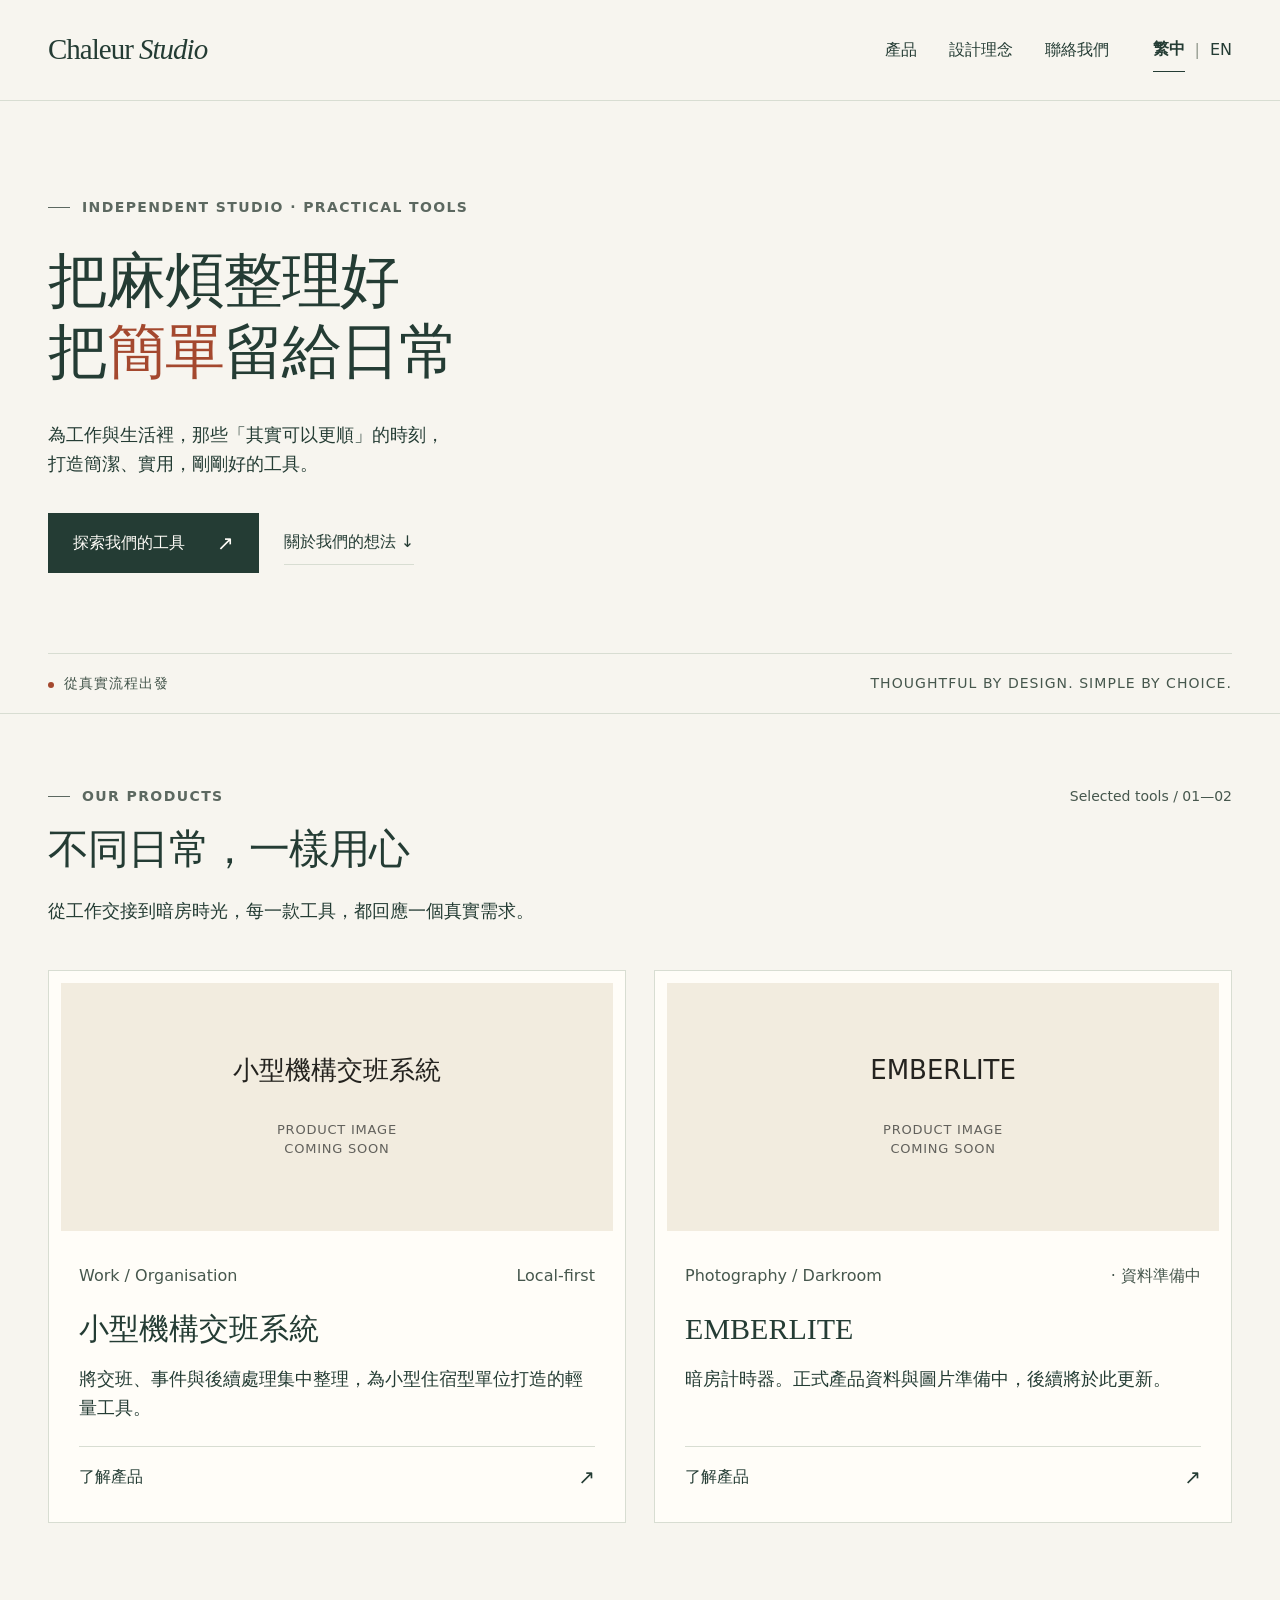
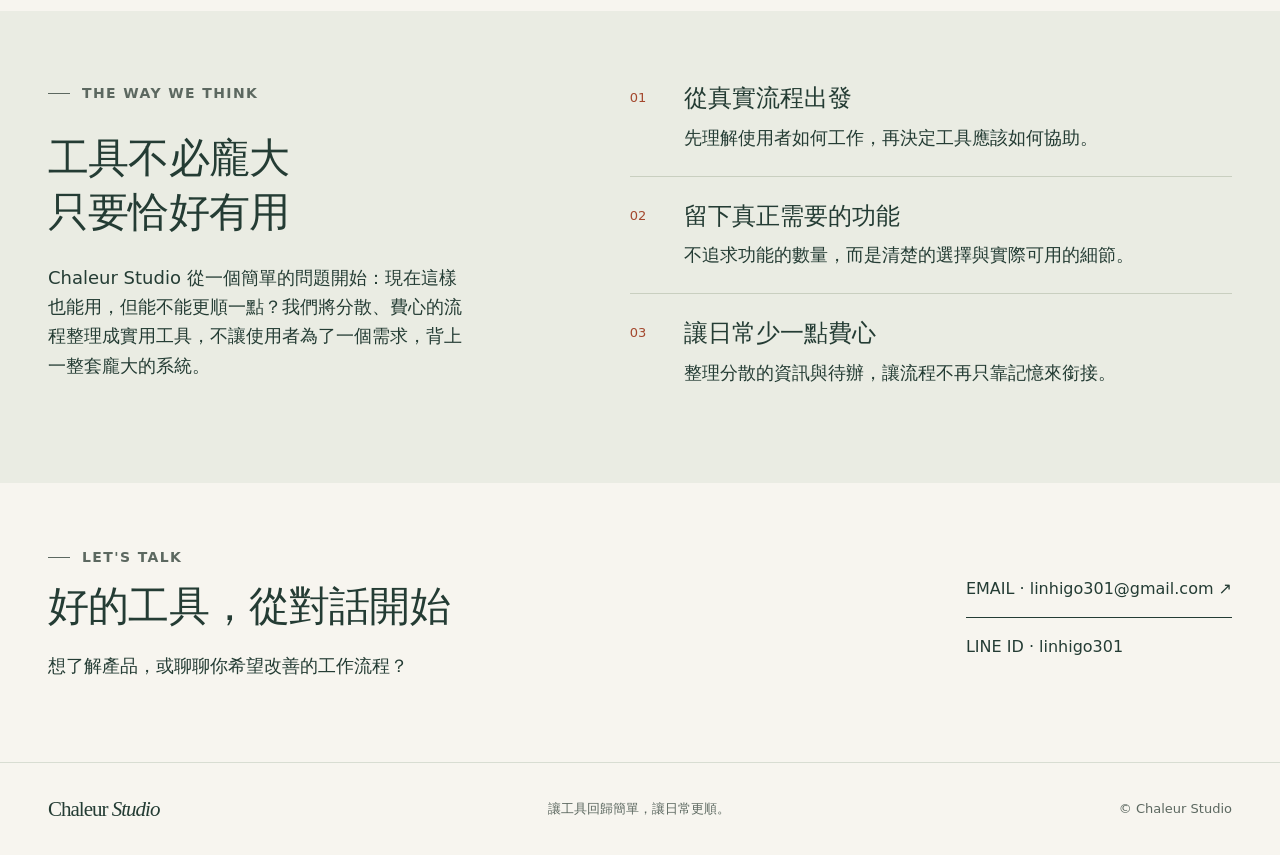
==== index.html @ 76243c12 "Refine homepage spacing, product alignment and supporting text hierarchy" ====
<!DOCTYPE html>
<html lang="zh-TW">
<head>
<meta charset="UTF-8">
<meta name="viewport" content="width=device-width, initial-scale=1">
<meta name="description" content="Chaleur Studio 從真實工作與生活流程出發，打造簡潔實用的工具。探索小型機構交班系統、EMBERLITE 暗房計時器與品牌理念。">
<meta name="theme-color" content="#f7f5ef">
<title>Chaleur Studio｜實用工具與軟體</title>
<link rel="alternate" hreflang="zh-TW" href="./">
<link rel="alternate" hreflang="en-GB" href="./en/">
<link rel="alternate" hreflang="x-default" href="./">
<link rel="stylesheet" href="./css/style.css?v=16990bb58be6">
<link rel="stylesheet" href="./css/home.css?v=366c74cbaa93">
<script src="./js/main.js" defer></script>
</head>
<body class="home">
<a class="skip" href="#main">跳至主要內容</a>
<header class="header"><div class="container header-inner"><a class="wordmark" href="./" aria-label="Chaleur Studio 首頁">Chaleur <span>Studio</span></a><nav id="navigation" class="navigation" aria-label="主要導覽"><a href="./#products">產品</a><a href="./#approach">設計理念</a><a href="./#contact">聯絡我們</a></nav><nav class="language" aria-label="語言"><a href="./" lang="zh-TW" hreflang="zh-TW" aria-current=page>繁中</a><span class="divider" aria-hidden="true">|</span><a href="./en/" lang="en-GB" hreflang="en-GB" >EN</a></nav><button class="menu-toggle" type="button" aria-controls="navigation" aria-expanded="false">選單</button></div></header>
<main id="main"><div class="container"><section class="hero"><div><p class="eyebrow">Independent studio · Practical tools</p><h1>把麻煩整理好<br>把<em>簡單</em>留給日常</h1><p class="intro">為工作與生活裡，那些「其實可以更順」的時刻，<br>打造簡潔、實用，剛剛好的工具。</p><div class="actions"><a class="button" href="#products">探索我們的工具<span class="arrow" aria-hidden="true">↗</span></a><a class="text-link" href="#approach">關於我們的想法 ↓</a></div></div></section><div class="hero-foot"><span><span class="dot"></span>從真實流程出發</span><span>Thoughtful by design. Simple by choice.</span></div></div>
<section class="section products" id="products"><div class="container"><div class="section-heading"><div><div class="products-kicker"><p class="eyebrow">Our products</p><span class="section-number">Selected tools / 01—02</span></div><h2>不同日常，一樣用心</h2><p>從工作交接到暗房時光，每一款工具，都回應一個真實需求。</p></div></div><div class="product-grid"><article class="product-card"><div class="card-visual"><div class="placeholder-copy"><p class="placeholder-title">小型機構交班系統</p><p class="placeholder-caption" lang="en-GB">PRODUCT IMAGE<br>COMING SOON</p></div></div><div class="card-content"><div class="meta"><span>Work / Organisation</span><span>Local-first</span></div><h3>小型機構交班系統</h3><p>將交班、事件與後續處理集中整理，為小型住宿型單位打造的輕量工具。</p><a class="card-link" href="products/handover-system/"><span>了解產品</span><span class="arrow" aria-hidden="true">↗</span></a></div></article><article class="product-card"><div class="card-visual"><div class="placeholder-copy"><p class="placeholder-title">EMBERLITE</p><p class="placeholder-caption" lang="en-GB">PRODUCT IMAGE<br>COMING SOON</p></div></div><div class="card-content"><div class="meta"><span>Photography / Darkroom</span><span class="availability-note">· 資料準備中</span></div><h3>EMBERLITE</h3><p>暗房計時器。正式產品資料與圖片準備中，後續將於此更新。</p><a class="card-link" href="products/emberlite/"><span>了解產品</span><span class="arrow" aria-hidden="true">↗</span></a></div></article></div></div></section>
<section class="section philosophy" id="approach"><div class="container philosophy-layout"><div><p class="eyebrow">The way we think</p><h2>工具不必龐大<br>只要恰好有用</h2><p class="lead">Chaleur Studio 從一個簡單的問題開始：現在這樣也能用，但能不能更順一點？我們將分散、費心的流程整理成實用工具，不讓使用者為了一個需求，背上一整套龐大的系統。</p></div><div><article class="principle"><span class="num">01</span><div><h3>從真實流程出發</h3><p>先理解使用者如何工作，再決定工具應該如何協助。</p></div></article><article class="principle"><span class="num">02</span><div><h3>留下真正需要的功能</h3><p>不追求功能的數量，而是清楚的選擇與實際可用的細節。</p></div></article><article class="principle"><span class="num">03</span><div><h3>讓日常少一點費心</h3><p>整理分散的資訊與待辦，讓流程不再只靠記憶來銜接。</p></div></article></div></div></section><section class="contact" id="contact"><div class="container contact-inner"><div><p class="eyebrow">Let's talk</p><h2>好的工具，從對話開始</h2><p>想了解產品，或聊聊你希望改善的工作流程？</p></div><div class="contact-details"><a class="contact-email" href="mailto:linhigo301@gmail.com">EMAIL · linhigo301@gmail.com ↗</a><p>LINE ID · linhigo301</p></div></div></section></main>
<footer class="footer"><div class="container footer-inner"><a class="wordmark" href="./">Chaleur <span>Studio</span></a><p>讓工具回歸簡單，讓日常更順。</p><p>© Chaleur Studio</p></div></footer>
</body>
</html>
---- css/style.css ----
/* Chaleur Studio — shared styles. Typography tokens are the single source of truth. */
:root {
  --paper: #f7f5ef;
  --white: #fffdf8;
  --ink: #243c34;
  --muted: #5c6860;
  --muted-strong: #46574d;
  --line: #d8ddd2;
  --accent: #a4482e;
  --sage: #e6eadd;
  --placeholder-paper: #f2ecdf;
  --placeholder-ink: #24231f;
  --sans: "Microsoft JhengHei", "PingFang TC", "Noto Sans TC", system-ui, -apple-system, BlinkMacSystemFont, "Segoe UI", sans-serif;
  --serif: "Noto Serif TC", "Songti TC", "PMingLiU", Georgia, serif;
  --type-hero: clamp(3.5rem, 4.7vw, 4.5rem);
  --type-h2: clamp(2.5rem, 3.2vw, 3rem);
  --type-h3: 1.875rem;
  --type-principle: 1.5rem;
  --type-body: 1.125rem;
  --type-secondary: 1rem;
  --type-meta: .8125rem;
  --type-eyebrow: .875rem;
  --type-control: 1rem;
  --type-placeholder-title: clamp(1.5rem, 2vw, 1.75rem);
  --leading-hero: 1.18;
  --leading-heading: 1.3;
  --leading-body: 1.63;
}

/* Structure and component layout. */
* { box-sizing: border-box; }
html { scroll-behavior: smooth; scroll-padding-top: 100px; }
body { margin: 0; background: var(--paper); color: var(--ink); -webkit-font-smoothing: antialiased; }
a { color: inherit; text-underline-offset: 5px; }
a,button { -webkit-tap-highlight-color: transparent; }
a:focus-visible,button:focus-visible { outline: 3px solid var(--accent); outline-offset: 5px; }
::selection { background: #e1c5a7; color: var(--ink); }
.container { width: min(1184px,calc(100% - 96px)); margin-inline: auto; }
.skip { position: fixed; top: -100px; left: 16px; padding: 10px 20px; background: var(--ink); color: white; z-index: 20; }
.skip:focus { top: 10px; }
.header { border-bottom: 1px solid var(--line); background: var(--paper); }
.header-inner { min-height: 100px; display: flex; align-items: center; gap: 44px; }
.wordmark { text-decoration: none; white-space: nowrap; }
.navigation { display: flex; align-items: center; gap: 32px; margin-left: auto; }
.navigation a { text-decoration: none; }
.navigation a:hover,.language a:hover { color: var(--accent); }
.language { display: flex; align-items: center; gap: 10px; white-space: nowrap; }
.language a { text-decoration: none; }
.language [aria-current] { border-bottom: 1px solid var(--ink); }
.language .divider { color: #92998e; }
.menu-toggle { display: none; border: 1px solid var(--line); background: transparent; border-radius: 2px; color: var(--ink); padding: 6px 12px; }
.eyebrow { display: flex; align-items: center; gap: 12px; margin: 0 0 28px; }
.eyebrow::before { content: ''; width: 22px; height: 1px; background: currentColor; }
.hero { padding: 96px 0 80px; display: block; }
.hero h1 { margin: 0 0 32px; }
.hero .intro { max-width: 680px; }
.actions { display: flex; gap: 25px; align-items: center; flex-wrap: wrap; margin-top: 32px; }
.button { display: inline-flex; align-items: center; justify-content: space-between; gap: 32px; background: var(--ink); color: var(--white); padding: 13px 24px; text-decoration: none; border: 1px solid var(--ink); transition: background .18s; min-height: 48px; }
.button:hover { background: #395747; }
.text-link { text-decoration: none; border-bottom: 1px solid var(--line); padding-block: 8px; }
.hero-foot { border-top: 1px solid var(--line); padding: 18px 0; display: flex; justify-content: space-between; flex-wrap: wrap; gap: 12px 24px; }
.dot { display: inline-block; width: 6px; height: 6px; border-radius: 50%; background: var(--accent); margin-right: 10px; }
.section { padding: 90px 0; }
.section-heading { display: flex; align-items: flex-start; justify-content: space-between; gap: 28px; margin-bottom: 38px; }
.section h2,.contact h2 { margin: 0; }
.section-heading p { margin: 10px 0 0; }
.section-heading .eyebrow { margin-bottom: 12px; }
.section-number { flex-shrink: 0; margin-top: 38px; }
.products { border-top: 1px solid var(--line); }
.product-grid { display: grid; grid-template-columns: 1fr 1fr; gap: 30px; }
.product-card { border: 1px solid var(--line); background: var(--white); display: flex; flex-direction: column; min-width: 0; }
/* Product image slot: retain existing desktop/mobile heights for future images. */
.card-visual { height: 248px; flex-shrink: 0; display: flex; flex-direction: column; align-items: center; justify-content: center; gap: 16px; margin: 12px; padding: 24px; border-radius: 0; background: var(--placeholder-paper); color: var(--placeholder-ink); text-align: center; }
.placeholder-title { margin: 0; min-height: 2.6em; display: flex; align-items: center; justify-content: center; }
.placeholder-caption { margin: 0; }
.card-content { padding: 20px 30px 28px; display: flex; flex: 1; flex-direction: column; }
.meta { display: flex; justify-content: space-between; gap: 6px 16px; flex-wrap: wrap; align-items: baseline; }
.card-content h3 { margin: 15px 0 12px; }
.card-content p { min-height: 0; margin: 0 0 24px; }
.card-link { display: flex; align-items: center; justify-content: space-between; padding-top: 16px; border-top: 1px solid var(--line); text-decoration: none; margin-top: auto; min-height: 52px; }
.card-link:hover { color: var(--accent); }
.philosophy { background: #eaece3; }
.philosophy-layout { display: grid; grid-template-columns: 1fr 1.25fr; gap: 100px; }
.philosophy h2 { margin-bottom: 24px; }
.philosophy .lead { max-width: 420px; }
.principle { display: grid; grid-template-columns: 36px 1fr; gap: 18px; padding: 24px 0; border-top: 1px solid #c9cfc0; }
.principle:first-child { padding-top: 0; border-top: 0; }
.principle .num { color: var(--accent); padding-top: 4px; }
.principle h3 { margin: 0 0 8px; }
.principle p { margin: 0; }
.contact { padding: 80px 0; }
.contact-inner { display: flex; justify-content: space-between; align-items: center; gap: 32px; }
.contact .eyebrow { margin-bottom: 12px; }
.contact-email { text-decoration: none; border-bottom: 1px solid var(--ink); padding-bottom: 8px; overflow-wrap: anywhere; }
.contact-details p { text-align: left; }
.footer { border-top: 1px solid var(--line); padding: 25px 0; }
.footer-inner { display: flex; justify-content: space-between; align-items: center; gap: 20px; }
.footer .wordmark { color: var(--ink); }
.breadcrumb { margin-top: 36px; }
.breadcrumb a { text-decoration: none; }
.product-hero { max-width: 840px; padding: 60px 0; }
.product-hero h1 { margin: 0 0 24px; }
.product-hero .intro { max-width: 700px; }
.chips { display: flex; gap: 10px; flex-wrap: wrap; margin-top: 25px; }
.chip { border: 1px solid var(--line); padding: 5px 12px; border-radius: 2px; }
.detail-grid { display: grid; grid-template-columns: 1fr 2fr; gap: 64px; padding: 58px 0; border-top: 1px solid var(--line); }
.detail-grid h2 { margin: 0; }
.detail-grid p { margin: 0 0 18px; }
.feature-grid { display: grid; grid-template-columns: 1fr 1fr; gap: 14px 28px; padding: 0; margin: 0; list-style: none; }
.feature-grid li { padding: 12px 0; border-bottom: 1px solid var(--line); }
.feature-grid li::before { content: '↗'; margin-right: 10px; color: var(--accent); }
.callout { background: var(--sage); padding: 28px; border-left: 2px solid #8c9d77; }
.callout p:last-child { margin-bottom: 0; }
.market-list { display: grid; gap: 12px; }
.market-row { display: flex; justify-content: space-between; gap: 8px 20px; border-bottom: 1px solid var(--line); padding: 12px 0; flex-wrap: wrap; }
.status { white-space: nowrap; }
.screenshot-placeholder { aspect-ratio: 16/9; background: #e9ebe3; border: 1px dashed #b7bfae; display: flex; align-items: center; justify-content: center; flex-direction: column; gap: 10px; text-align: center; padding: 24px; width: 100%; }
.placeholder-icon { width: 49px; height: 35px; border: 1px solid #909e85; position: relative; margin-bottom: 8px; }
.placeholder-icon::after { content: ''; position: absolute; left: 9px; bottom: 7px; width: 25px; height: 12px; border-left: 1px solid #909e85; border-top: 1px solid #909e85; transform: skewY(-20deg); }
figure { margin: 0; }
figcaption { margin-top: 12px; }
.download-grid { display: grid; grid-template-columns: 1fr 1fr; gap: 16px; }
.download-item { border: 1px solid var(--line); padding: 22px; }
.download-item h3 { margin: 0 0 8px; }
.download-item p { margin-bottom: 18px; }
.unavailable { display: inline-block; background: #e9eae2; padding: 5px 12px; }
.product-bottom { margin: 35px 0 65px; }
.detail-grid .eyebrow { margin-bottom: 16px; }
.detail-grid > * { min-width: 0; }
.navigation a, .language a { padding-block: 8px; }
.hero > div { max-width: 1050px; }
.hero .actions { margin-top: 34px; }
.contact-inner > div { min-width: 0; }
.contact-details { flex-shrink: 0; }
.detail-grid .market-note { margin-top: 18px; }

/* Base Typography */
body { font-family: var(--sans); font-size: var(--type-body); line-height: var(--leading-body); letter-spacing: normal; }
button { font: inherit; }
/* Heading */
.hero h1, .product-hero h1 { font-family: var(--serif); font-size: var(--type-hero); font-weight: 500; line-height: var(--leading-hero); letter-spacing: -.025em; }
.hero h1 em { font-style: normal; color: var(--accent); }
.section h2, .contact h2, .detail-grid h2 { font-family: var(--sans); font-size: var(--type-h2); font-weight: 500; line-height: var(--leading-heading); letter-spacing: -.02em; text-wrap: pretty; }
.card-content h3 { font-family: var(--serif); font-size: var(--type-h3); font-weight: 500; line-height: var(--leading-heading); }
.principle h3, .download-item h3 { font-size: var(--type-principle); font-weight: 500; line-height: var(--leading-heading); }
/* Body: reading text inherits the base size and leading; no label overrides. */
.hero .intro, .product-hero .intro, .section-heading p:not(.eyebrow), .card-content p, .philosophy .lead, .principle p, .contact-inner > div:not(.contact-details) > p:not(.eyebrow), .detail-grid p:not(.eyebrow), .feature-grid li, .market-row { font-size: var(--type-body); line-height: var(--leading-body); color: var(--ink); }
.detail-grid > div { max-width: 44rem; }
/* Secondary */
.breadcrumb, .chip, .unavailable, .screenshot-placeholder span, figcaption, .meta { font-size: var(--type-secondary); color: var(--muted-strong); }
.status { font-size: var(--type-secondary); color: var(--accent); }
.screenshot-placeholder strong { font-size: var(--type-body); font-weight: 500; }
/* Metadata */
.hero-foot, .principle .num, .footer-inner, .section-number { font-size: var(--type-meta); }
.hero-foot, .footer-inner, .section-number { color: var(--muted); }
.eyebrow { font-size: var(--type-eyebrow); font-weight: 600; line-height: 1.5; letter-spacing: .1em; text-transform: uppercase; color: var(--muted); }
.hero-foot { letter-spacing: .075em; text-transform: uppercase; }
.meta { letter-spacing: normal; text-transform: none; }
/* Components */
.language [aria-current] { font-weight: 700; }
.wordmark { font-family: Georgia, 'Noto Serif TC', 'PMingLiU', serif; font-size: 29px; letter-spacing: -1px; }
.wordmark span { font-style: italic; font-weight: normal; }
.footer .wordmark { font-size: 21px; }
.placeholder-title { font-family: var(--sans); font-size: var(--type-placeholder-title); font-weight: 500; font-style: normal; line-height: var(--leading-heading); letter-spacing: normal; }
.placeholder-caption { font-family: var(--sans); font-size: var(--type-meta); font-weight: 400; line-height: 1.5; letter-spacing: .06em; }
.navigation, .language, .button, .text-link, .card-link, .js .menu-toggle { font-size: var(--type-control); }
.navigation a, .language a, .text-link { display: inline-flex; align-items: center; min-height: 44px; }
.contact-email, .contact-details p { font-family: var(--sans); font-size: var(--type-secondary); line-height: var(--leading-body); color: var(--ink); }
.contact-email { display: inline-flex; align-items: center; min-height: 48px; }
.arrow { font-size: 1.25rem; font-weight: 400; }
.hero > div, .philosophy-layout > div { min-width: 0; }
/* English keeps its own word wrapping; the logo retains its existing typeface. */
:lang(en-GB) h1, :lang(en-GB) h2, :lang(en-GB) h3 { overflow-wrap: break-word; }

/* Responsive: token changes and necessary layout adaptations only. */
@media(max-width:1000px) {
  :root { --type-hero: clamp(3rem, 6.5vw, 3.75rem); --type-h2: 2.5rem; --type-h3: 1.75rem; }
  .container { width: calc(100% - 56px); }
  .header-inner { gap: 20px; }
  .navigation { gap: 18px; }
  .hero { padding: 72px 0 64px; }
  .philosophy-layout { gap: 50px; }
  .detail-grid { gap: 35px; grid-template-columns: 1fr 2fr; }
  .card-content { padding: 20px 24px 26px; }
  .product-grid { gap: 24px; }
  .meta { flex-direction: column; align-items: flex-start; }
  .section-heading { flex-wrap: wrap; gap: 12px; }
  .section-number { margin-top: 0; }
  .contact-inner { align-items: flex-start; flex-direction: column; gap: 24px; }
  .download-grid { grid-template-columns: 1fr; }
}
@media(max-width:700px) {
  :root { --type-hero: clamp(2.375rem, 10vw, 2.75rem); --type-h2: clamp(1.875rem, 8vw, 2.25rem); --type-h3: 1.625rem; --type-body: 1.0625rem; --type-secondary: .9375rem; --type-eyebrow: .8125rem; }
  html { scroll-padding-top: 20px; }
  .container { width: calc(100% - 40px); }
  .header-inner { min-height: 80px; gap: 10px; flex-wrap: wrap; padding: 18px 0; }
  .wordmark { font-size: 24px; }
  .language { margin-left: auto; gap: 7px; }
  .navigation { width: 100%; order: 4; justify-content: space-between; gap: 18px; margin: 0; padding-top: 10px; border-top: 1px solid var(--line); }
  .js .menu-toggle { display: block; order: 3; padding: 6px 10px; min-height: 44px; }
  .js .navigation[data-open='false'] { display: none; }
  .hero { padding: 52px 0; }
  .eyebrow { margin-bottom: 22px; gap: 10px; letter-spacing: .075em; }
  .hero-foot { gap: 8px; flex-direction: column; }
  .hero-foot span:last-child { text-align: left; }
  .section { padding: 58px 0; }
  .section-heading { margin-bottom: 26px; }
  .section-number { display: none; }
  .product-grid { grid-template-columns: 1fr; gap: 24px; }
  .card-visual { height: 230px; }
  .philosophy-layout { grid-template-columns: 1fr; gap: 30px; }
  .philosophy .lead { max-width: none; }
  .contact { padding: 55px 0; }
  .contact-inner { align-items: flex-start; flex-direction: column; gap: 18px; }
  .footer-inner { align-items: flex-start; flex-direction: column; gap: 8px; }
  .footer-inner p { margin: 0; }
  .detail-grid { grid-template-columns: 1fr; gap: 22px; padding: 36px 0; }
  .product-hero { padding: 40px 0; }
  .feature-grid { gap: 8px 18px; }
  .screenshot-placeholder { min-height: 210px; }
  .product-bottom { margin-bottom: 40px; }
  .hero .intro br { display: none; }
  .hero .eyebrow { flex-wrap: wrap; }
  .card-content { padding: 20px 24px 24px; }
  .contact-details { max-width: 100%; }
  .market-row { flex-direction: column; gap: 4px; }
}
@media(max-width:380px) {
  .header-inner { gap: 9px; }
  .feature-grid { grid-template-columns: 1fr; }
  .header-inner .wordmark { flex-basis: 100%; }
  .language { margin-left: 0; margin-right: auto; }
  .card-content { padding-inline: 18px; }
}
@media(prefers-reduced-motion:reduce) {
  html { scroll-behavior: auto; }
  *,*::before,*::after { transition: none!important; }
}
---- css/home.css ----
/* Homepage spacing and component hierarchy; shared typography tokens stay unchanged. */
.home .hero-foot { align-items: center; font-size: 14px; color: var(--muted-strong); }
.home .products { padding: 72px 0 88px; }
.home .philosophy { padding: 72px 0; }
.home .contact { padding: 64px 0; }
.home .footer { padding: 22px 0; }
.home .section-heading { margin-bottom: 44px; }
.home .section-heading > div { width: 100%; min-width: 0; }
.products-kicker { display: flex; justify-content: space-between; align-items: center; gap: 24px; margin-bottom: 16px; }
.home .products-kicker .eyebrow { margin: 0; }
.home .section-number { display: block; margin: 0; font-size: 14px; font-weight: 500; line-height: 1.5; color: var(--muted-strong); }
.home .section-heading p:not(.eyebrow) { margin: 20px 0 0; }
.home .product-grid { gap: clamp(24px, 2.2vw, 32px); max-width: 1184px; }
.home .card-visual { margin-bottom: 0; }
.placeholder-copy { display: flex; flex-direction: column; align-items: center; justify-content: center; gap: 32px; max-width: 100%; }
.home .placeholder-title { min-height: 0; font-size: clamp(26px, 2vw, 30px); font-weight: 500; }
.home .placeholder-caption { font-size: 13px; color: #62615c; }
.home .card-content { padding: 32px 30px 28px; }
.home .card-content h3 { margin: 20px 0 16px; }
.home .card-content p { margin-bottom: 24px; }
.home .card-link { padding-top: 12px; min-height: 48px; }
.availability-note { font-size: var(--type-secondary); white-space: nowrap; }
@media(max-width:1100px) {
  .home .products { padding: 64px 0 72px; }
  .home .philosophy { padding: 64px 0; }
  .home .contact { padding: 56px 0; }
  .home .section-heading { margin-bottom: 40px; }
  .home .card-content { padding: 30px 24px 26px; }
  .home .meta { flex-direction: column; align-items: flex-start; gap: 6px; }
}
@media(max-width:700px) {
  .home .hero-foot { align-items: flex-start; font-size: 13px; gap: 10px; }
  .home .products { padding: 48px 0 56px; }
  .home .philosophy { padding: 48px 0; }
  .home .contact { padding: 40px 0; }
  .home .footer { padding: 20px 0; }
  .home .section-heading { margin-bottom: 36px; }
  .home .section-heading p:not(.eyebrow) { margin-top: 16px; }
  .products-kicker { gap: 12px; flex-wrap: wrap; }
  .home .product-grid { gap: 36px; }
  .home .card-visual { height: 220px; }
  .home .card-content { padding: 28px 24px 24px; }
}
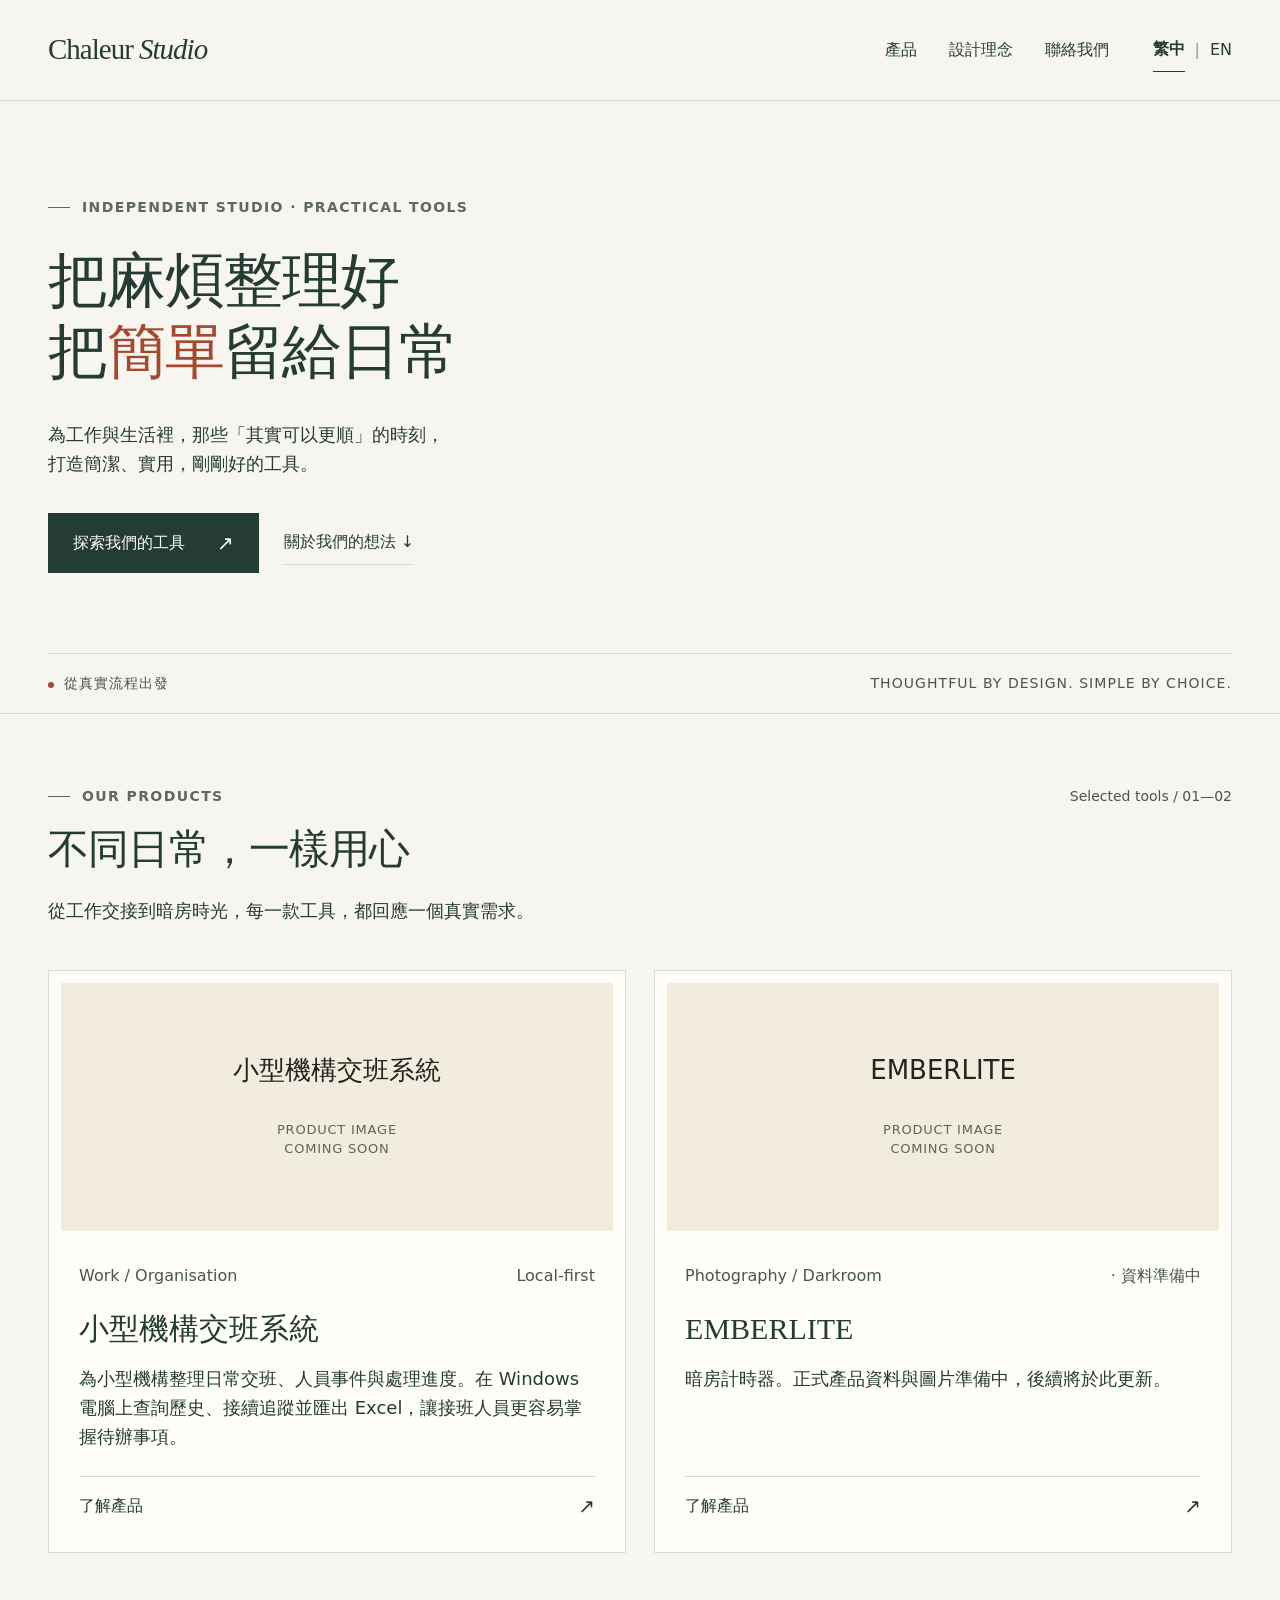
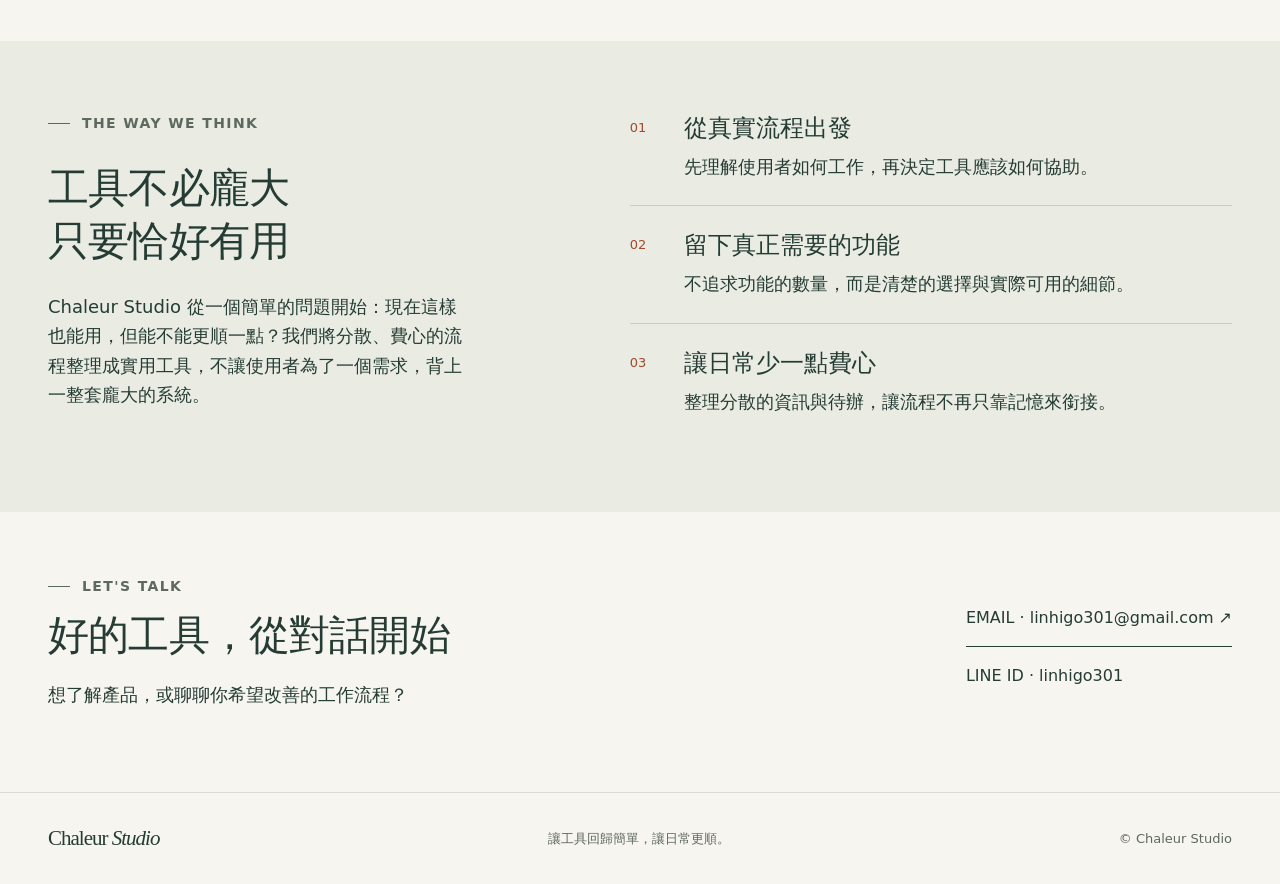
==== commit ab40e73c: "Publish bilingual handover product page with six demo screenshots" ====
--- a/index.html
+++ b/index.html
@@ -9,7 +9,7 @@
 <link rel="alternate" hreflang="zh-TW" href="./">
 <link rel="alternate" hreflang="en-GB" href="./en/">
 <link rel="alternate" hreflang="x-default" href="./">
-<link rel="stylesheet" href="./css/style.css?v=16990bb58be6">
+<link rel="stylesheet" href="./css/style.css?v=08535d0caf4a">
 <link rel="stylesheet" href="./css/home.css?v=366c74cbaa93">
 <script src="./js/main.js" defer></script>
 </head>
@@ -17,7 +17,7 @@
 <a class="skip" href="#main">跳至主要內容</a>
 <header class="header"><div class="container header-inner"><a class="wordmark" href="./" aria-label="Chaleur Studio 首頁">Chaleur <span>Studio</span></a><nav id="navigation" class="navigation" aria-label="主要導覽"><a href="./#products">產品</a><a href="./#approach">設計理念</a><a href="./#contact">聯絡我們</a></nav><nav class="language" aria-label="語言"><a href="./" lang="zh-TW" hreflang="zh-TW" aria-current=page>繁中</a><span class="divider" aria-hidden="true">|</span><a href="./en/" lang="en-GB" hreflang="en-GB" >EN</a></nav><button class="menu-toggle" type="button" aria-controls="navigation" aria-expanded="false">選單</button></div></header>
 <main id="main"><div class="container"><section class="hero"><div><p class="eyebrow">Independent studio · Practical tools</p><h1>把麻煩整理好<br>把<em>簡單</em>留給日常</h1><p class="intro">為工作與生活裡，那些「其實可以更順」的時刻，<br>打造簡潔、實用，剛剛好的工具。</p><div class="actions"><a class="button" href="#products">探索我們的工具<span class="arrow" aria-hidden="true">↗</span></a><a class="text-link" href="#approach">關於我們的想法 ↓</a></div></div></section><div class="hero-foot"><span><span class="dot"></span>從真實流程出發</span><span>Thoughtful by design. Simple by choice.</span></div></div>
-<section class="section products" id="products"><div class="container"><div class="section-heading"><div><div class="products-kicker"><p class="eyebrow">Our products</p><span class="section-number">Selected tools / 01—02</span></div><h2>不同日常，一樣用心</h2><p>從工作交接到暗房時光，每一款工具，都回應一個真實需求。</p></div></div><div class="product-grid"><article class="product-card"><div class="card-visual"><div class="placeholder-copy"><p class="placeholder-title">小型機構交班系統</p><p class="placeholder-caption" lang="en-GB">PRODUCT IMAGE<br>COMING SOON</p></div></div><div class="card-content"><div class="meta"><span>Work / Organisation</span><span>Local-first</span></div><h3>小型機構交班系統</h3><p>將交班、事件與後續處理集中整理，為小型住宿型單位打造的輕量工具。</p><a class="card-link" href="products/handover-system/"><span>了解產品</span><span class="arrow" aria-hidden="true">↗</span></a></div></article><article class="product-card"><div class="card-visual"><div class="placeholder-copy"><p class="placeholder-title">EMBERLITE</p><p class="placeholder-caption" lang="en-GB">PRODUCT IMAGE<br>COMING SOON</p></div></div><div class="card-content"><div class="meta"><span>Photography / Darkroom</span><span class="availability-note">· 資料準備中</span></div><h3>EMBERLITE</h3><p>暗房計時器。正式產品資料與圖片準備中，後續將於此更新。</p><a class="card-link" href="products/emberlite/"><span>了解產品</span><span class="arrow" aria-hidden="true">↗</span></a></div></article></div></div></section>
+<section class="section products" id="products"><div class="container"><div class="section-heading"><div><div class="products-kicker"><p class="eyebrow">Our products</p><span class="section-number">Selected tools / 01—02</span></div><h2>不同日常，一樣用心</h2><p>從工作交接到暗房時光，每一款工具，都回應一個真實需求。</p></div></div><div class="product-grid"><article class="product-card"><div class="card-visual"><div class="placeholder-copy"><p class="placeholder-title">小型機構交班系統</p><p class="placeholder-caption" lang="en-GB">PRODUCT IMAGE<br>COMING SOON</p></div></div><div class="card-content"><div class="meta"><span>Work / Organisation</span><span>Local-first</span></div><h3>小型機構交班系統</h3><p>為小型機構整理日常交班、人員事件與處理進度。在 Windows 電腦上查詢歷史、接續追蹤並匯出 Excel，讓接班人員更容易掌握待辦事項。</p><a class="card-link" href="products/handover-system/"><span>了解產品</span><span class="arrow" aria-hidden="true">↗</span></a></div></article><article class="product-card"><div class="card-visual"><div class="placeholder-copy"><p class="placeholder-title">EMBERLITE</p><p class="placeholder-caption" lang="en-GB">PRODUCT IMAGE<br>COMING SOON</p></div></div><div class="card-content"><div class="meta"><span>Photography / Darkroom</span><span class="availability-note">· 資料準備中</span></div><h3>EMBERLITE</h3><p>暗房計時器。正式產品資料與圖片準備中，後續將於此更新。</p><a class="card-link" href="products/emberlite/"><span>了解產品</span><span class="arrow" aria-hidden="true">↗</span></a></div></article></div></div></section>
 <section class="section philosophy" id="approach"><div class="container philosophy-layout"><div><p class="eyebrow">The way we think</p><h2>工具不必龐大<br>只要恰好有用</h2><p class="lead">Chaleur Studio 從一個簡單的問題開始：現在這樣也能用，但能不能更順一點？我們將分散、費心的流程整理成實用工具，不讓使用者為了一個需求，背上一整套龐大的系統。</p></div><div><article class="principle"><span class="num">01</span><div><h3>從真實流程出發</h3><p>先理解使用者如何工作，再決定工具應該如何協助。</p></div></article><article class="principle"><span class="num">02</span><div><h3>留下真正需要的功能</h3><p>不追求功能的數量，而是清楚的選擇與實際可用的細節。</p></div></article><article class="principle"><span class="num">03</span><div><h3>讓日常少一點費心</h3><p>整理分散的資訊與待辦，讓流程不再只靠記憶來銜接。</p></div></article></div></div></section><section class="contact" id="contact"><div class="container contact-inner"><div><p class="eyebrow">Let's talk</p><h2>好的工具，從對話開始</h2><p>想了解產品，或聊聊你希望改善的工作流程？</p></div><div class="contact-details"><a class="contact-email" href="mailto:linhigo301@gmail.com">EMAIL · linhigo301@gmail.com ↗</a><p>LINE ID · linhigo301</p></div></div></section></main>
 <footer class="footer"><div class="container footer-inner"><a class="wordmark" href="./">Chaleur <span>Studio</span></a><p>讓工具回歸簡單，讓日常更順。</p><p>© Chaleur Studio</p></div></footer>
 </body>
--- a/css/style.css
+++ b/css/style.css
@@ -236,3 +236,25 @@
   html { scroll-behavior: auto; }
   *,*::before,*::after { transition: none!important; }
 }
+
+/* Product handoff screenshots keep their native aspect ratio and original pixels. */
+.preview-notice { padding: 24px 28px; margin-bottom: 28px; border-left: 3px solid var(--accent); background: var(--sage); }
+.preview-notice strong { font-size: var(--type-eyebrow); letter-spacing: .08em; color: var(--accent); }
+.preview-notice p { margin: 10px 0 0; }
+.product-screen img { display: block; width: 100%; max-width: 100%; height: auto; border: 1px solid var(--line); }
+.product-screen > a { display: block; }
+.product-screen figcaption { max-width: 960px; }
+.screen-note { display: block; margin: 6px 0; }
+.workflow-feature { padding-bottom: 56px; }
+.workflow-feature .detail-grid { padding-bottom: 28px; }
+.pending-list { margin: 0 0 24px; padding-left: 1.3em; }
+.pending-list li { padding-bottom: 12px; }
+.version-detail { padding: 28px 0; border-block: 1px solid var(--line); }
+.version-detail summary { cursor: pointer; padding: 12px 0; font-size: var(--type-body); }
+.version-detail summary:focus-visible { outline: 3px solid var(--accent); outline-offset: 4px; }
+@media(max-width:700px) {
+  .preview-notice { padding: 20px; }
+  .workflow-feature { padding-bottom: 36px; }
+}
+
+.supplemental-screen { max-width: 956px; margin-inline: auto; }
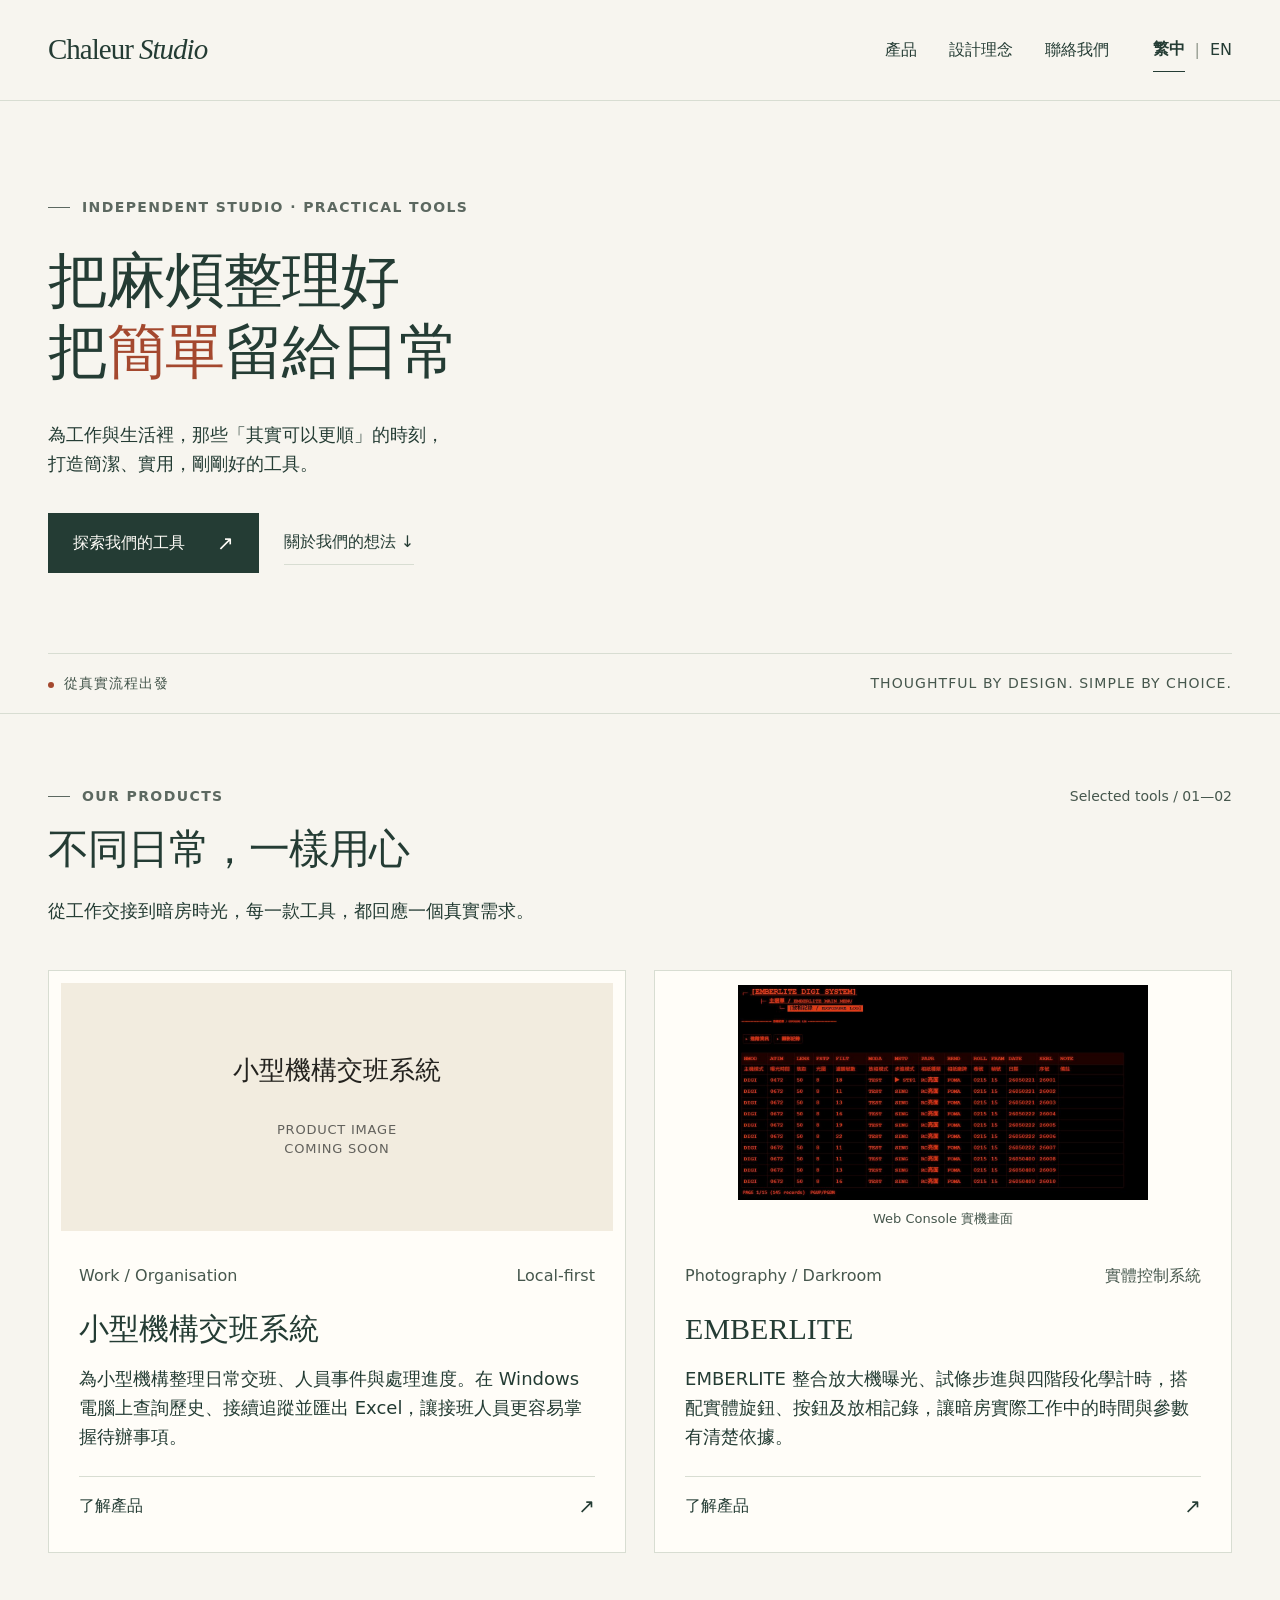
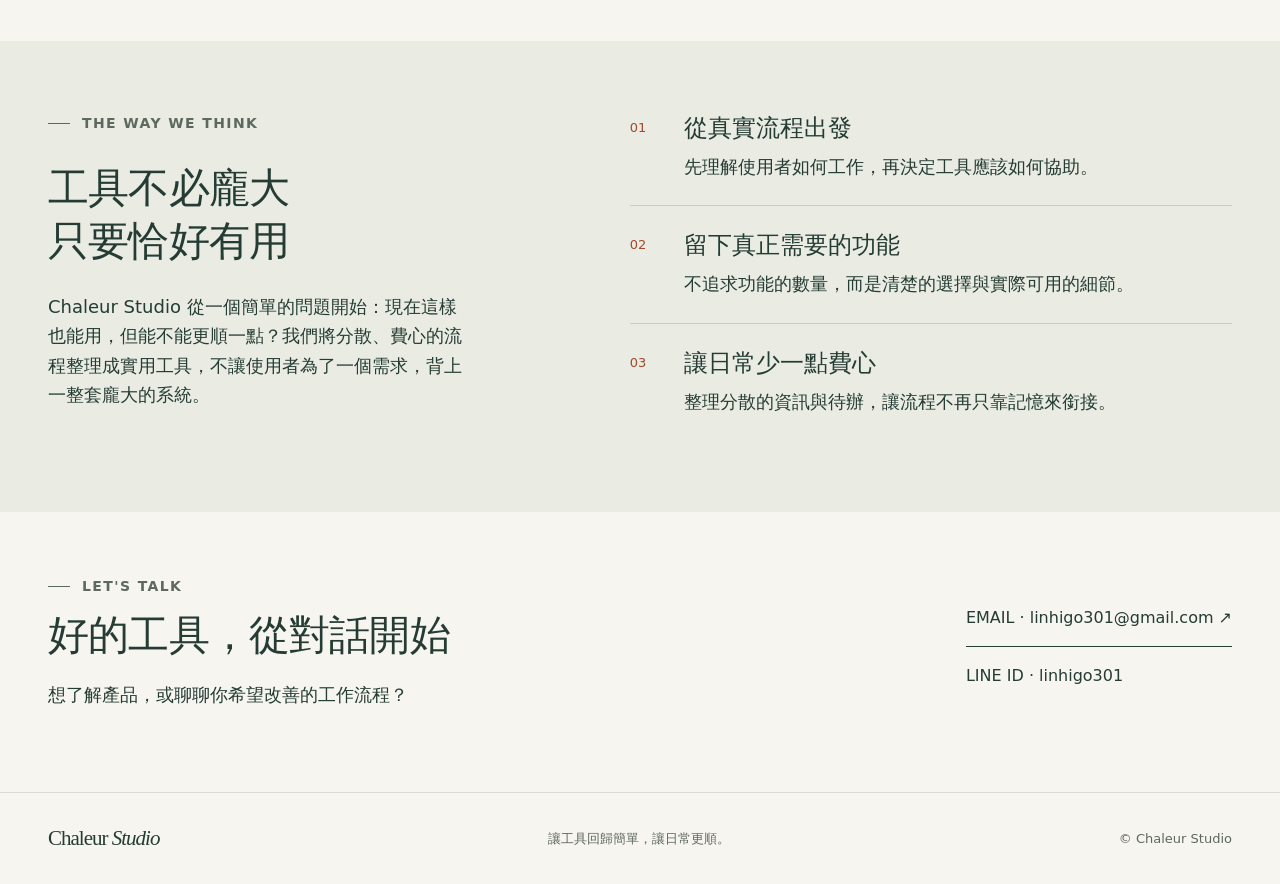
==== commit a79d4c09: "Add bilingual EMBERLITE product pages and device screenshots" ====
--- a/index.html
+++ b/index.html
@@ -3,13 +3,13 @@
 <head>
 <meta charset="UTF-8">
 <meta name="viewport" content="width=device-width, initial-scale=1">
-<meta name="description" content="Chaleur Studio 從真實工作與生活流程出發，打造簡潔實用的工具。探索小型機構交班系統、EMBERLITE 暗房計時器與品牌理念。">
+<meta name="description" content="Chaleur Studio 從真實工作與生活流程出發，打造簡潔實用的工具。探索小型機構交班系統、EMBERLITE 暗房放大機曝光控制系統與品牌理念。">
 <meta name="theme-color" content="#f7f5ef">
 <title>Chaleur Studio｜實用工具與軟體</title>
 <link rel="alternate" hreflang="zh-TW" href="./">
 <link rel="alternate" hreflang="en-GB" href="./en/">
 <link rel="alternate" hreflang="x-default" href="./">
-<link rel="stylesheet" href="./css/style.css?v=08535d0caf4a">
+<link rel="stylesheet" href="./css/style.css?v=emberlite1">
 <link rel="stylesheet" href="./css/home.css?v=366c74cbaa93">
 <script src="./js/main.js" defer></script>
 </head>
@@ -17,7 +17,7 @@
 <a class="skip" href="#main">跳至主要內容</a>
 <header class="header"><div class="container header-inner"><a class="wordmark" href="./" aria-label="Chaleur Studio 首頁">Chaleur <span>Studio</span></a><nav id="navigation" class="navigation" aria-label="主要導覽"><a href="./#products">產品</a><a href="./#approach">設計理念</a><a href="./#contact">聯絡我們</a></nav><nav class="language" aria-label="語言"><a href="./" lang="zh-TW" hreflang="zh-TW" aria-current=page>繁中</a><span class="divider" aria-hidden="true">|</span><a href="./en/" lang="en-GB" hreflang="en-GB" >EN</a></nav><button class="menu-toggle" type="button" aria-controls="navigation" aria-expanded="false">選單</button></div></header>
 <main id="main"><div class="container"><section class="hero"><div><p class="eyebrow">Independent studio · Practical tools</p><h1>把麻煩整理好<br>把<em>簡單</em>留給日常</h1><p class="intro">為工作與生活裡，那些「其實可以更順」的時刻，<br>打造簡潔、實用，剛剛好的工具。</p><div class="actions"><a class="button" href="#products">探索我們的工具<span class="arrow" aria-hidden="true">↗</span></a><a class="text-link" href="#approach">關於我們的想法 ↓</a></div></div></section><div class="hero-foot"><span><span class="dot"></span>從真實流程出發</span><span>Thoughtful by design. Simple by choice.</span></div></div>
-<section class="section products" id="products"><div class="container"><div class="section-heading"><div><div class="products-kicker"><p class="eyebrow">Our products</p><span class="section-number">Selected tools / 01—02</span></div><h2>不同日常，一樣用心</h2><p>從工作交接到暗房時光，每一款工具，都回應一個真實需求。</p></div></div><div class="product-grid"><article class="product-card"><div class="card-visual"><div class="placeholder-copy"><p class="placeholder-title">小型機構交班系統</p><p class="placeholder-caption" lang="en-GB">PRODUCT IMAGE<br>COMING SOON</p></div></div><div class="card-content"><div class="meta"><span>Work / Organisation</span><span>Local-first</span></div><h3>小型機構交班系統</h3><p>為小型機構整理日常交班、人員事件與處理進度。在 Windows 電腦上查詢歷史、接續追蹤並匯出 Excel，讓接班人員更容易掌握待辦事項。</p><a class="card-link" href="products/handover-system/"><span>了解產品</span><span class="arrow" aria-hidden="true">↗</span></a></div></article><article class="product-card"><div class="card-visual"><div class="placeholder-copy"><p class="placeholder-title">EMBERLITE</p><p class="placeholder-caption" lang="en-GB">PRODUCT IMAGE<br>COMING SOON</p></div></div><div class="card-content"><div class="meta"><span>Photography / Darkroom</span><span class="availability-note">· 資料準備中</span></div><h3>EMBERLITE</h3><p>暗房計時器。正式產品資料與圖片準備中，後續將於此更新。</p><a class="card-link" href="products/emberlite/"><span>了解產品</span><span class="arrow" aria-hidden="true">↗</span></a></div></article></div></div></section>
+<section class="section products" id="products"><div class="container"><div class="section-heading"><div><div class="products-kicker"><p class="eyebrow">Our products</p><span class="section-number">Selected tools / 01—02</span></div><h2>不同日常，一樣用心</h2><p>從工作交接到暗房時光，每一款工具，都回應一個真實需求。</p></div></div><div class="product-grid"><article class="product-card"><div class="card-visual"><div class="placeholder-copy"><p class="placeholder-title">小型機構交班系統</p><p class="placeholder-caption" lang="en-GB">PRODUCT IMAGE<br>COMING SOON</p></div></div><div class="card-content"><div class="meta"><span>Work / Organisation</span><span>Local-first</span></div><h3>小型機構交班系統</h3><p>為小型機構整理日常交班、人員事件與處理進度。在 Windows 電腦上查詢歷史、接續追蹤並匯出 Excel，讓接班人員更容易掌握待辦事項。</p><a class="card-link" href="products/handover-system/"><span>了解產品</span><span class="arrow" aria-hidden="true">↗</span></a></div></article><article class="product-card"><figure class="card-visual emberlite-card-visual"><img src="images/emberlite/emberlite-exposure-log.png" alt="EMBERLITE Web Console — 放相記錄" width="1200" height="630" loading="lazy"><figcaption>Web Console 實機畫面</figcaption></figure><div class="card-content"><div class="meta"><span>Photography / Darkroom</span><span>實體控制系統</span></div><h3>EMBERLITE</h3><p>EMBERLITE 整合放大機曝光、試條步進與四階段化學計時，搭配實體旋鈕、按鈕及放相記錄，讓暗房實際工作中的時間與參數有清楚依據。</p><a class="card-link" href="products/emberlite/"><span>了解產品</span><span class="arrow" aria-hidden="true">↗</span></a></div></article></div></div></section>
 <section class="section philosophy" id="approach"><div class="container philosophy-layout"><div><p class="eyebrow">The way we think</p><h2>工具不必龐大<br>只要恰好有用</h2><p class="lead">Chaleur Studio 從一個簡單的問題開始：現在這樣也能用，但能不能更順一點？我們將分散、費心的流程整理成實用工具，不讓使用者為了一個需求，背上一整套龐大的系統。</p></div><div><article class="principle"><span class="num">01</span><div><h3>從真實流程出發</h3><p>先理解使用者如何工作，再決定工具應該如何協助。</p></div></article><article class="principle"><span class="num">02</span><div><h3>留下真正需要的功能</h3><p>不追求功能的數量，而是清楚的選擇與實際可用的細節。</p></div></article><article class="principle"><span class="num">03</span><div><h3>讓日常少一點費心</h3><p>整理分散的資訊與待辦，讓流程不再只靠記憶來銜接。</p></div></article></div></div></section><section class="contact" id="contact"><div class="container contact-inner"><div><p class="eyebrow">Let's talk</p><h2>好的工具，從對話開始</h2><p>想了解產品，或聊聊你希望改善的工作流程？</p></div><div class="contact-details"><a class="contact-email" href="mailto:linhigo301@gmail.com">EMAIL · linhigo301@gmail.com ↗</a><p>LINE ID · linhigo301</p></div></div></section></main>
 <footer class="footer"><div class="container footer-inner"><a class="wordmark" href="./">Chaleur <span>Studio</span></a><p>讓工具回歸簡單，讓日常更順。</p><p>© Chaleur Studio</p></div></footer>
 </body>
--- a/css/style.css
+++ b/css/style.css
@@ -237,24 +237,82 @@
   *,*::before,*::after { transition: none!important; }
 }
 
-/* Product handoff screenshots keep their native aspect ratio and original pixels. */
-.preview-notice { padding: 24px 28px; margin-bottom: 28px; border-left: 3px solid var(--accent); background: var(--sage); }
-.preview-notice strong { font-size: var(--type-eyebrow); letter-spacing: .08em; color: var(--accent); }
-.preview-notice p { margin: 10px 0 0; }
-.product-screen img { display: block; width: 100%; max-width: 100%; height: auto; border: 1px solid var(--line); }
-.product-screen > a { display: block; }
-.product-screen figcaption { max-width: 960px; }
-.screen-note { display: block; margin: 6px 0; }
-.workflow-feature { padding-bottom: 56px; }
-.workflow-feature .detail-grid { padding-bottom: 28px; }
-.pending-list { margin: 0 0 24px; padding-left: 1.3em; }
-.pending-list li { padding-bottom: 12px; }
-.version-detail { padding: 28px 0; border-block: 1px solid var(--line); }
-.version-detail summary { cursor: pointer; padding: 12px 0; font-size: var(--type-body); }
-.version-detail summary:focus-visible { outline: 3px solid var(--accent); outline-offset: 4px; }
+/* Product content and screenshot components (WEB-005 / WEB-006). */
+.handover-page .product-hero { padding-block: 44px; }
+.handover-page .product-hero > p:not(.eyebrow) { max-width: 640px; }
+.preview-notice { padding: 16px 22px; margin-bottom: 24px; border-left: 2px solid var(--line); color: var(--muted-strong); }
+.preview-notice p { margin: 0; font-size: var(--type-secondary); }
+.product-screen-frame { display: block; width: 100%; border: 1px solid var(--line); }
+.product-screen-frame img { display: block; width: 100%; height: auto; }
+.calendar-screen { width: 100%; max-width: 956px; margin-inline: auto; }
+.product-screen figcaption { display: flex; align-items: baseline; gap: 8px 16px; flex-wrap: wrap; }
+.screen-caption { flex-basis: 100%; }
+.screen-badge { font-size: var(--type-meta); color: var(--muted); }
+.handover-page .detail-grid { grid-template-columns: minmax(0,1fr) minmax(0,1.2fr); gap: 48px; padding-block: 44px; }
+.handover-page .detail-grid > div { max-width: 640px; }
+.handover-page .detail-grid p:last-child { margin-bottom: 0; }
+.workflow-feature { padding-bottom: 48px; }
+.workflow-feature .detail-grid { padding-bottom: 24px; }
+.handover-page .feature-heading-grid { row-gap: 16px; }
+.feature-heading-grid > .eyebrow { grid-column: 1 / -1; margin: 0; }
+.capability-grid { display: grid; grid-template-columns: 1fr 1fr; gap: 28px; }
+.capability-group { min-width: 0; }
+.capability-group h3 { margin: 0 0 12px; font-size: var(--type-principle); font-weight: 500; line-height: var(--leading-heading); }
+.capability-group ul { padding-left: 1.2em; margin: 0; }
+.capability-group li + li { margin-top: 6px; }
+.handover-page .product-note { font-size: var(--type-secondary); color: var(--muted-strong); margin-top: 18px; }
+.product-specs { width: 100%; border-collapse: collapse; text-align: left; }
+.product-specs th, .product-specs td { padding: 12px 16px; border-bottom: 1px solid var(--line); }
+.product-specs thead { background: var(--sage); }
+.product-specs th { font-weight: 500; }
+.product-specs tbody th { width: 36%; }
+.handover-page .download-item { display: flex; flex-direction: column; border: 0; border-top: 1px solid var(--line); padding: 22px 0; }
+.handover-page .download-item .download-meta { font-size: var(--type-secondary); color: var(--muted-strong); margin: auto 0 12px; }
+.handover-page .download-item .button { align-self: flex-start; }
+.handover-page .download-item .unavailable { align-self: flex-start; margin-top: auto; }
+.handover-page .contact { border-top: 1px solid var(--line); }
+.handover-page .contact-inner > div:first-child { max-width: 640px; }
+.handover-page .product-bottom { margin-top: 0; }
+@media(max-width:1000px) {
+  .handover-page .detail-grid { grid-template-columns: 1fr; gap: 20px; }
+}
 @media(max-width:700px) {
-  .preview-notice { padding: 20px; }
+  .handover-page .product-hero { padding-block: 32px; }
+  .preview-notice { padding: 16px; }
+  .handover-page .detail-grid { padding-block: 32px; gap: 16px; }
   .workflow-feature { padding-bottom: 36px; }
-}
-
-.supplemental-screen { max-width: 956px; margin-inline: auto; }
+  .workflow-feature .detail-grid { padding-bottom: 20px; }
+  .capability-grid { grid-template-columns: 1fr; gap: 24px; }
+  .product-specs th, .product-specs td { padding: 12px 10px; }
+}
+
+@media(min-width:1001px) {
+  .handover-page .product-summary-grid { align-items: center; }
+}
+/* EMBERLITE uses the shared product rhythm with intact device screenshots. */
+.emberlite-page .product-hero { padding-block: 44px; }
+.emberlite-page .product-subtitle { margin: -6px 0 24px; font-size: var(--type-h3); line-height: var(--leading-heading); }
+.emberlite-page .detail-grid { grid-template-columns: minmax(0,1fr) minmax(0,1.2fr); gap: 16px 48px; padding-block: 44px; }
+.emberlite-page .detail-grid > div { max-width: 640px; }
+.emberlite-page .detail-grid p:last-child { margin-bottom: 0; }
+.emberlite-page .workflow-feature .detail-grid { padding-bottom: 24px; }
+.emberlite-page .product-screen { max-width: 1200px; margin-inline: auto; }
+.emberlite-page #spectrum .product-screen { max-width: 1060px; }
+.emberlite-page .contact { border-top: 1px solid var(--line); }
+.emberlite-page .contact-inner > div:first-child { max-width: 640px; }
+.emberlite-page .product-bottom { margin-top: 0; }
+.emberlite-setup { margin: 0; }
+.emberlite-setup > div + div { margin-top: 24px; }
+.emberlite-setup dt { font-weight: 600; margin-bottom: 6px; }
+.emberlite-setup dd { margin: 0; }
+.emberlite-card-visual { padding: 0; gap: 8px; background: transparent; }
+.emberlite-card-visual img { display: block; width: 100%; min-height: 0; height: auto; max-height: 215px; object-fit: contain; }
+.emberlite-card-visual figcaption { margin: 0; font-size: var(--type-meta); }
+@media(max-width:1000px) {
+  .emberlite-page .detail-grid { grid-template-columns: 1fr; gap: 20px; }
+}
+@media(max-width:700px) {
+  .emberlite-page .product-hero { padding-block: 32px; }
+  .emberlite-page .detail-grid { padding-block: 32px; gap: 16px; }
+  .emberlite-page .workflow-feature .detail-grid { padding-bottom: 20px; }
+}
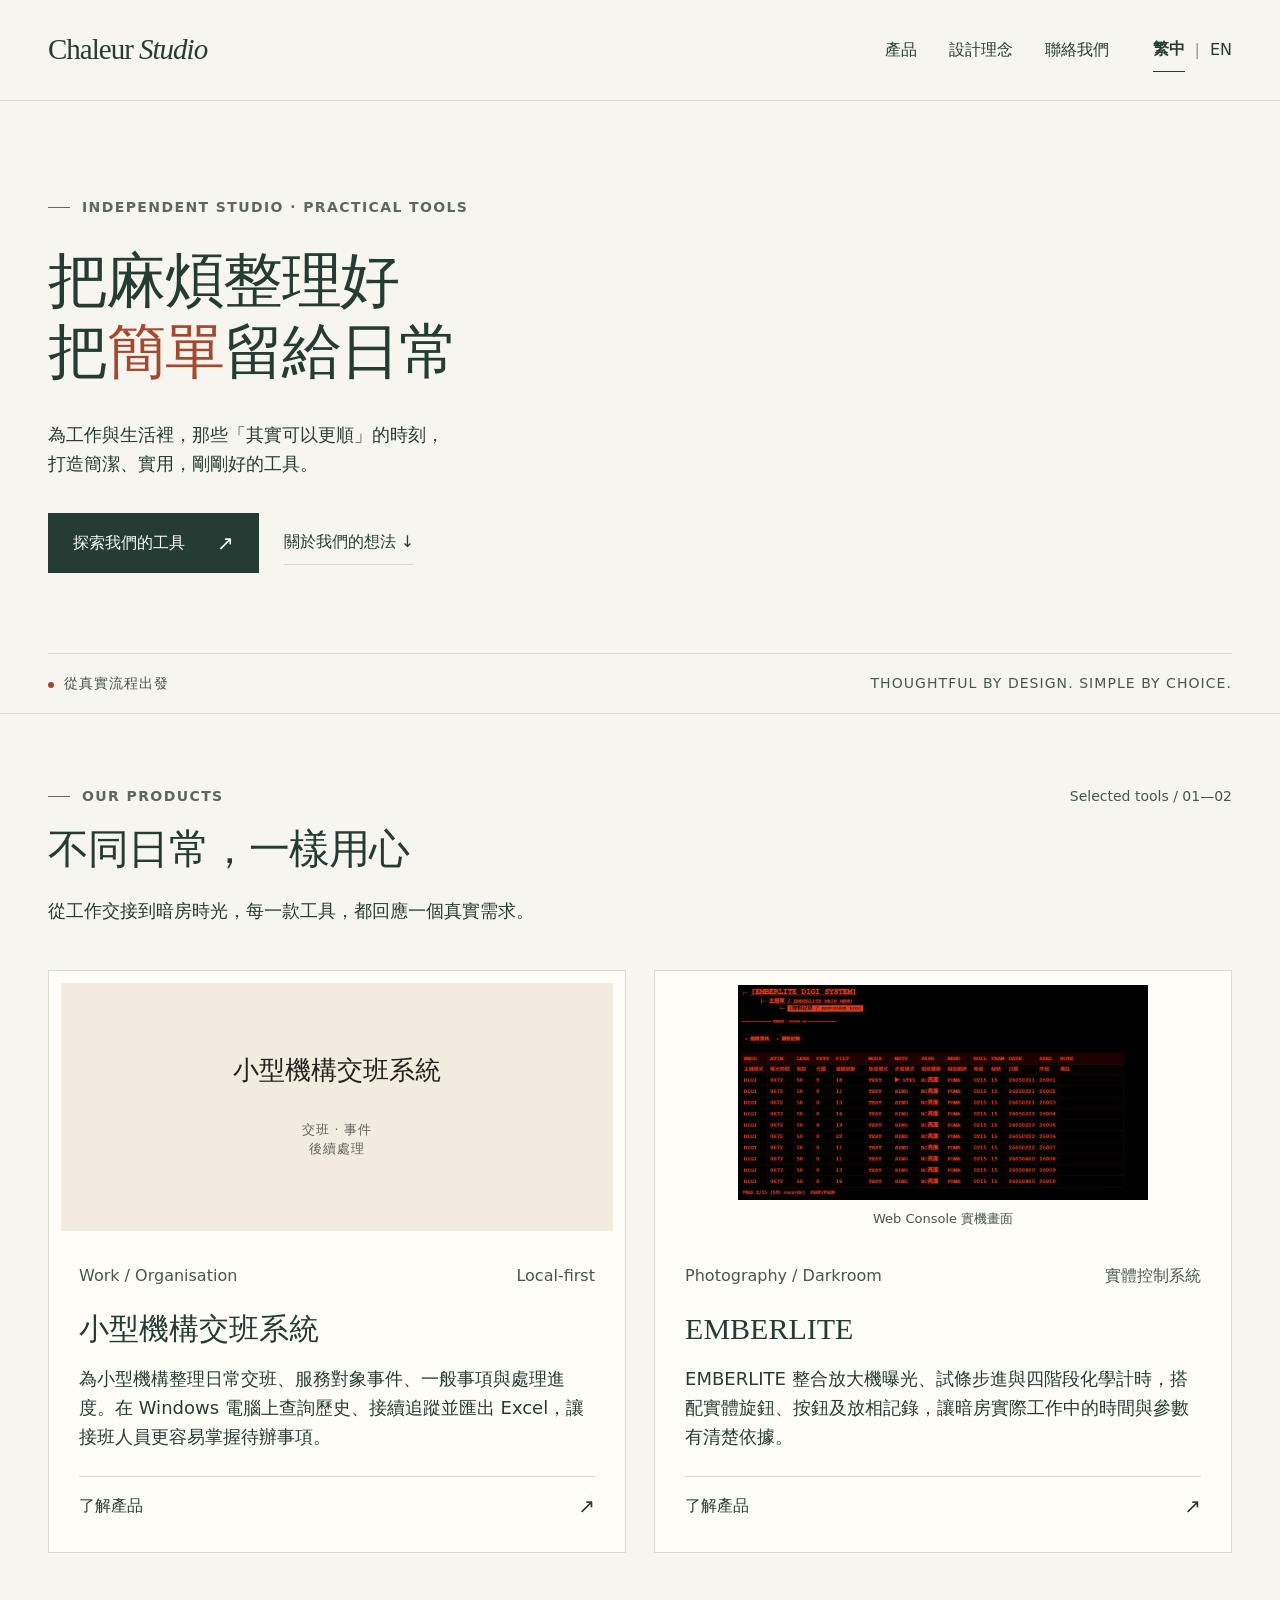
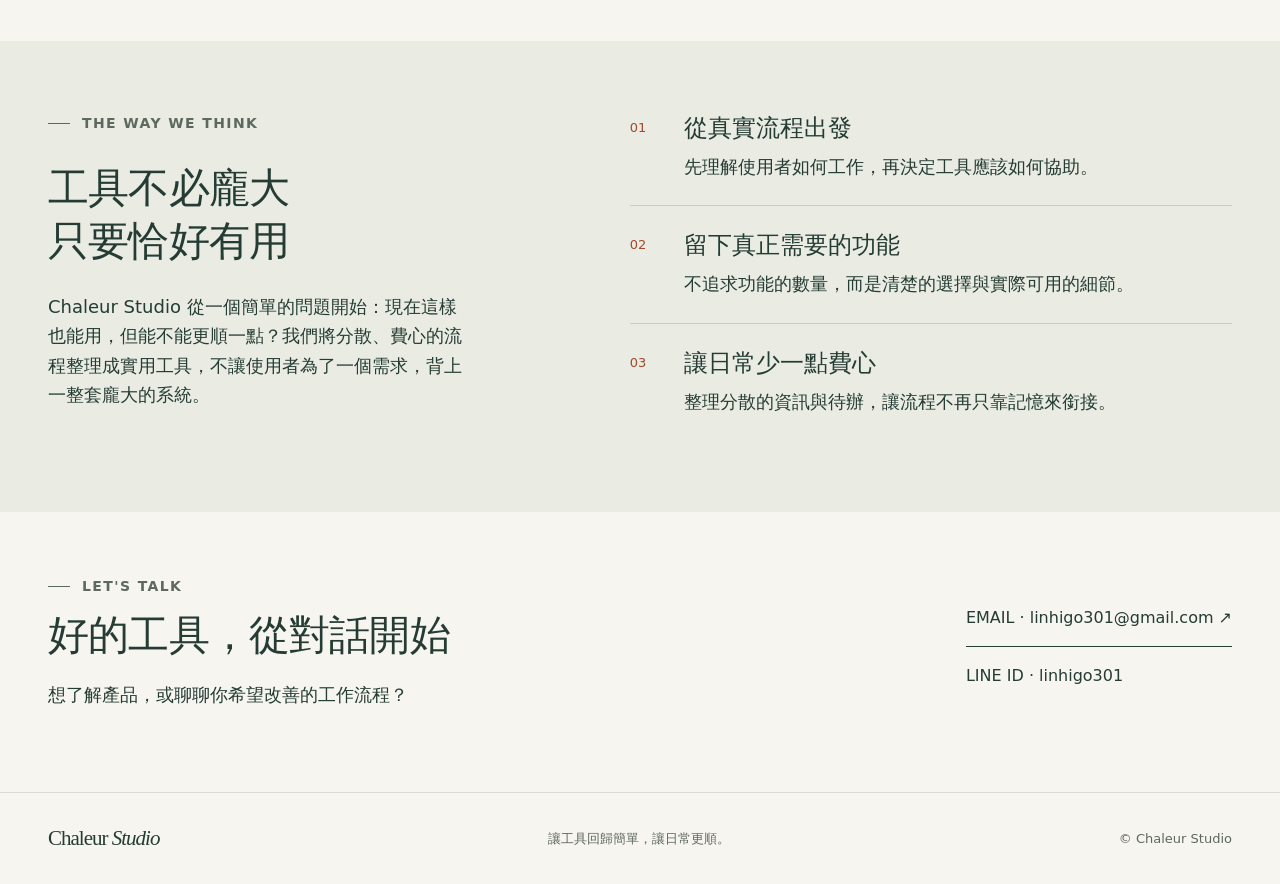
==== commit e6431c3b: "Add bilingual handover use cases and align site content" ====
--- a/index.html
+++ b/index.html
@@ -9,7 +9,7 @@
 <link rel="alternate" hreflang="zh-TW" href="./">
 <link rel="alternate" hreflang="en-GB" href="./en/">
 <link rel="alternate" hreflang="x-default" href="./">
-<link rel="stylesheet" href="./css/style.css?v=emberlite1">
+<link rel="stylesheet" href="./css/style.css?v=86a09af5bf22">
 <link rel="stylesheet" href="./css/home.css?v=366c74cbaa93">
 <script src="./js/main.js" defer></script>
 </head>
@@ -17,7 +17,7 @@
 <a class="skip" href="#main">跳至主要內容</a>
 <header class="header"><div class="container header-inner"><a class="wordmark" href="./" aria-label="Chaleur Studio 首頁">Chaleur <span>Studio</span></a><nav id="navigation" class="navigation" aria-label="主要導覽"><a href="./#products">產品</a><a href="./#approach">設計理念</a><a href="./#contact">聯絡我們</a></nav><nav class="language" aria-label="語言"><a href="./" lang="zh-TW" hreflang="zh-TW" aria-current=page>繁中</a><span class="divider" aria-hidden="true">|</span><a href="./en/" lang="en-GB" hreflang="en-GB" >EN</a></nav><button class="menu-toggle" type="button" aria-controls="navigation" aria-expanded="false">選單</button></div></header>
 <main id="main"><div class="container"><section class="hero"><div><p class="eyebrow">Independent studio · Practical tools</p><h1>把麻煩整理好<br>把<em>簡單</em>留給日常</h1><p class="intro">為工作與生活裡，那些「其實可以更順」的時刻，<br>打造簡潔、實用，剛剛好的工具。</p><div class="actions"><a class="button" href="#products">探索我們的工具<span class="arrow" aria-hidden="true">↗</span></a><a class="text-link" href="#approach">關於我們的想法 ↓</a></div></div></section><div class="hero-foot"><span><span class="dot"></span>從真實流程出發</span><span>Thoughtful by design. Simple by choice.</span></div></div>
-<section class="section products" id="products"><div class="container"><div class="section-heading"><div><div class="products-kicker"><p class="eyebrow">Our products</p><span class="section-number">Selected tools / 01—02</span></div><h2>不同日常，一樣用心</h2><p>從工作交接到暗房時光，每一款工具，都回應一個真實需求。</p></div></div><div class="product-grid"><article class="product-card"><div class="card-visual"><div class="placeholder-copy"><p class="placeholder-title">小型機構交班系統</p><p class="placeholder-caption" lang="en-GB">PRODUCT IMAGE<br>COMING SOON</p></div></div><div class="card-content"><div class="meta"><span>Work / Organisation</span><span>Local-first</span></div><h3>小型機構交班系統</h3><p>為小型機構整理日常交班、人員事件與處理進度。在 Windows 電腦上查詢歷史、接續追蹤並匯出 Excel，讓接班人員更容易掌握待辦事項。</p><a class="card-link" href="products/handover-system/"><span>了解產品</span><span class="arrow" aria-hidden="true">↗</span></a></div></article><article class="product-card"><figure class="card-visual emberlite-card-visual"><img src="images/emberlite/emberlite-exposure-log.png" alt="EMBERLITE Web Console — 放相記錄" width="1200" height="630" loading="lazy"><figcaption>Web Console 實機畫面</figcaption></figure><div class="card-content"><div class="meta"><span>Photography / Darkroom</span><span>實體控制系統</span></div><h3>EMBERLITE</h3><p>EMBERLITE 整合放大機曝光、試條步進與四階段化學計時，搭配實體旋鈕、按鈕及放相記錄，讓暗房實際工作中的時間與參數有清楚依據。</p><a class="card-link" href="products/emberlite/"><span>了解產品</span><span class="arrow" aria-hidden="true">↗</span></a></div></article></div></div></section>
+<section class="section products" id="products"><div class="container"><div class="section-heading"><div><div class="products-kicker"><p class="eyebrow">Our products</p><span class="section-number">Selected tools / 01—02</span></div><h2>不同日常，一樣用心</h2><p>從工作交接到暗房時光，每一款工具，都回應一個真實需求。</p></div></div><div class="product-grid"><article class="product-card"><div class="card-visual"><div class="placeholder-copy"><p class="placeholder-title">小型機構交班系統</p><p class="placeholder-caption" lang="en-GB">交班 · 事件<br>後續處理</p></div></div><div class="card-content"><div class="meta"><span>Work / Organisation</span><span>Local-first</span></div><h3>小型機構交班系統</h3><p>為小型機構整理日常交班、服務對象事件、一般事項與處理進度。在 Windows 電腦上查詢歷史、接續追蹤並匯出 Excel，讓接班人員更容易掌握待辦事項。</p><a class="card-link" href="products/handover-system/"><span>了解產品</span><span class="arrow" aria-hidden="true">↗</span></a></div></article><article class="product-card"><figure class="card-visual emberlite-card-visual"><img src="images/emberlite/emberlite-exposure-log.png" alt="EMBERLITE Web Console — 放相記錄" width="1200" height="630" loading="lazy"><figcaption>Web Console 實機畫面</figcaption></figure><div class="card-content"><div class="meta"><span>Photography / Darkroom</span><span>實體控制系統</span></div><h3>EMBERLITE</h3><p>EMBERLITE 整合放大機曝光、試條步進與四階段化學計時，搭配實體旋鈕、按鈕及放相記錄，讓暗房實際工作中的時間與參數有清楚依據。</p><a class="card-link" href="products/emberlite/"><span>了解產品</span><span class="arrow" aria-hidden="true">↗</span></a></div></article></div></div></section>
 <section class="section philosophy" id="approach"><div class="container philosophy-layout"><div><p class="eyebrow">The way we think</p><h2>工具不必龐大<br>只要恰好有用</h2><p class="lead">Chaleur Studio 從一個簡單的問題開始：現在這樣也能用，但能不能更順一點？我們將分散、費心的流程整理成實用工具，不讓使用者為了一個需求，背上一整套龐大的系統。</p></div><div><article class="principle"><span class="num">01</span><div><h3>從真實流程出發</h3><p>先理解使用者如何工作，再決定工具應該如何協助。</p></div></article><article class="principle"><span class="num">02</span><div><h3>留下真正需要的功能</h3><p>不追求功能的數量，而是清楚的選擇與實際可用的細節。</p></div></article><article class="principle"><span class="num">03</span><div><h3>讓日常少一點費心</h3><p>整理分散的資訊與待辦，讓流程不再只靠記憶來銜接。</p></div></article></div></div></section><section class="contact" id="contact"><div class="container contact-inner"><div><p class="eyebrow">Let's talk</p><h2>好的工具，從對話開始</h2><p>想了解產品，或聊聊你希望改善的工作流程？</p></div><div class="contact-details"><a class="contact-email" href="mailto:linhigo301@gmail.com">EMAIL · linhigo301@gmail.com ↗</a><p>LINE ID · linhigo301</p></div></div></section></main>
 <footer class="footer"><div class="container footer-inner"><a class="wordmark" href="./">Chaleur <span>Studio</span></a><p>讓工具回歸簡單，讓日常更順。</p><p>© Chaleur Studio</p></div></footer>
 </body>
--- a/css/style.css
+++ b/css/style.css
@@ -101,6 +101,17 @@
 .product-hero { max-width: 840px; padding: 60px 0; }
 .product-hero h1 { margin: 0 0 24px; }
 .product-hero .intro { max-width: 700px; }
+.scenario-picker { display: flex; flex-wrap: wrap; align-items: center; gap: 10px 16px; margin: 0 0 28px; font-size: var(--type-control); }
+.scenario-picker label { color: var(--muted-strong); }
+.scenario-select-wrap { position: relative; max-width: 100%; min-width: 0; }
+.scenario-select-wrap::after { content: ''; position: absolute; right: 17px; top: calc(50% - 5px); width: 7px; height: 7px; border-right: 1px solid currentColor; border-bottom: 1px solid currentColor; transform: rotate(45deg); pointer-events: none; }
+.scenario-picker select { appearance: none; display: block; width: 100%; max-width: 100%; min-height: 48px; padding: 10px 40px 10px 14px; border: 1px solid var(--line); border-radius: 2px; background: var(--white); color: var(--ink); font: inherit; cursor: pointer; }
+.scenario-picker select:hover { border-color: var(--muted); background: var(--sage); }
+.scenario-picker select:focus-visible { outline: 2px solid var(--accent); outline-offset: 3px; }
+@media (max-width: 400px) {
+  .scenario-select-wrap { width: 100%; }
+  .scenario-picker select { font-size: .875rem; }
+}
 .chips { display: flex; gap: 10px; flex-wrap: wrap; margin-top: 25px; }
 .chip { border: 1px solid var(--line); padding: 5px 12px; border-radius: 2px; }
 .detail-grid { display: grid; grid-template-columns: 1fr 2fr; gap: 64px; padding: 58px 0; border-top: 1px solid var(--line); }
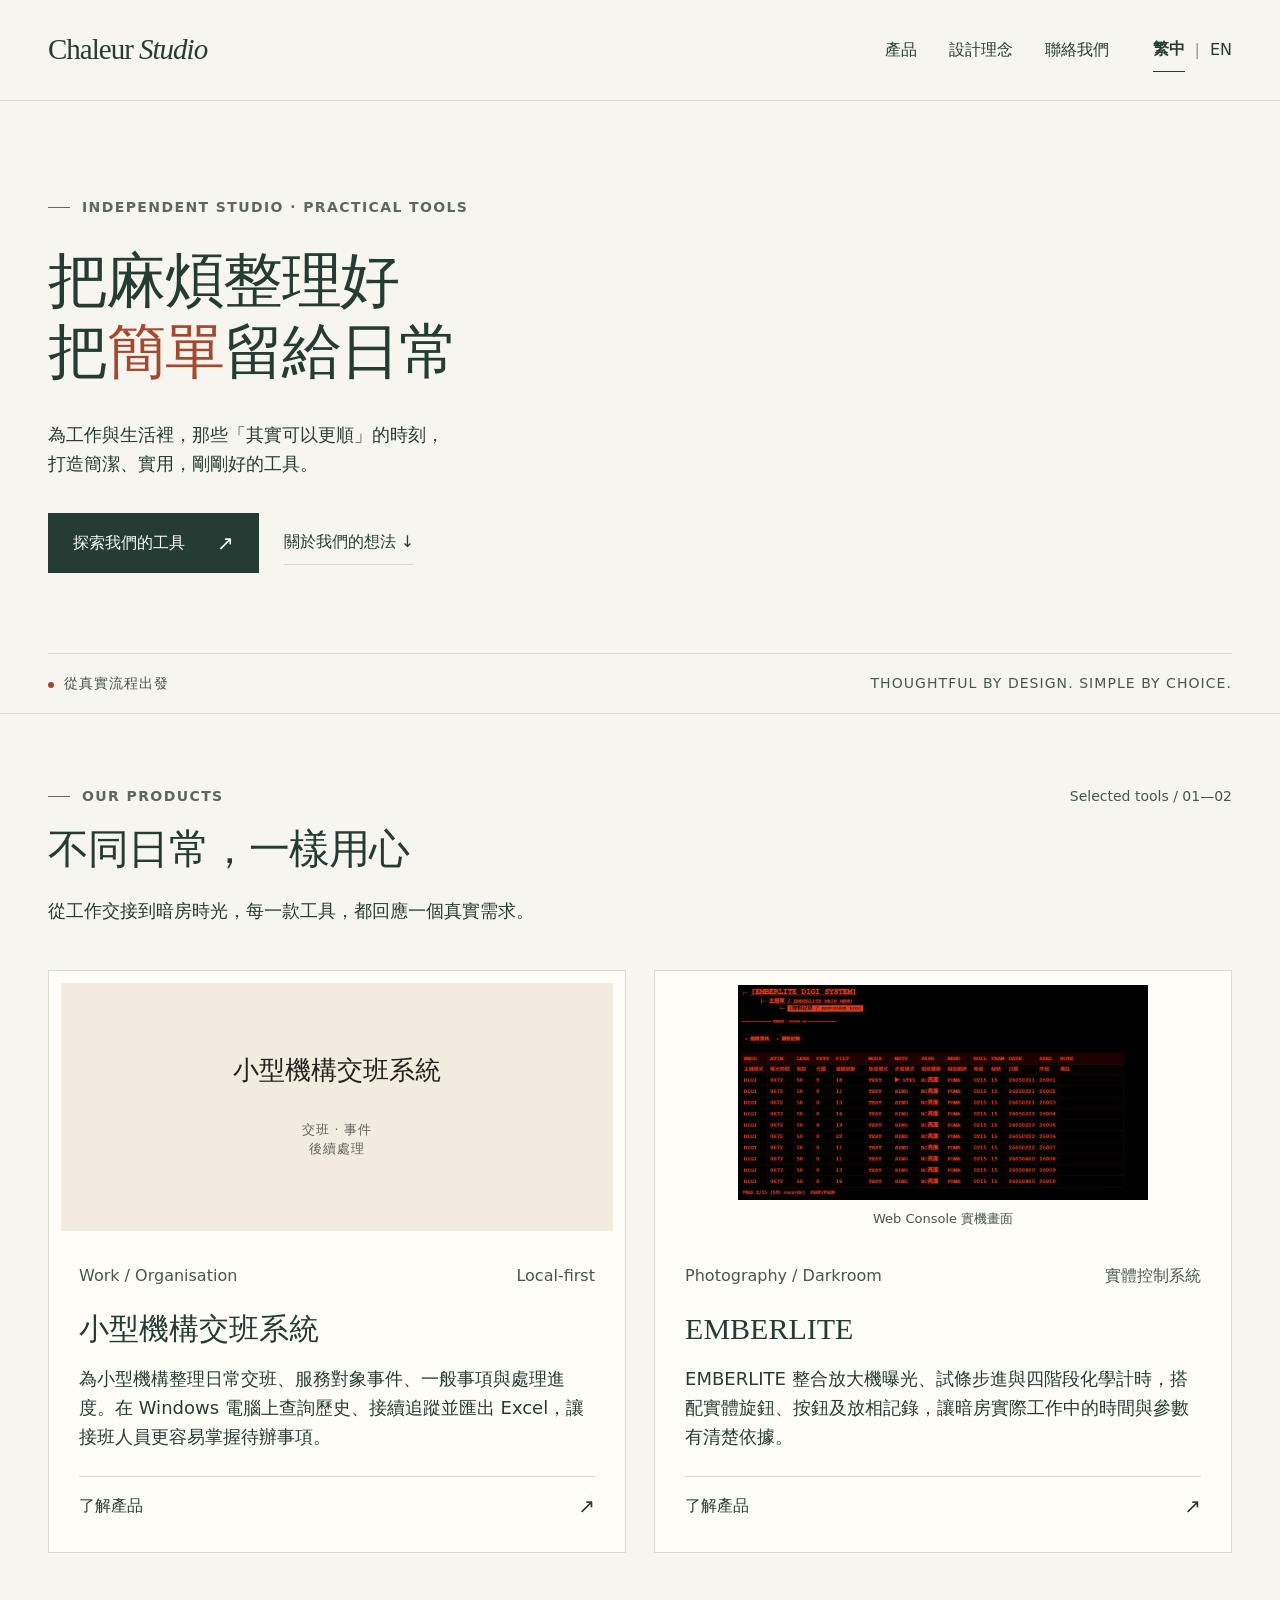
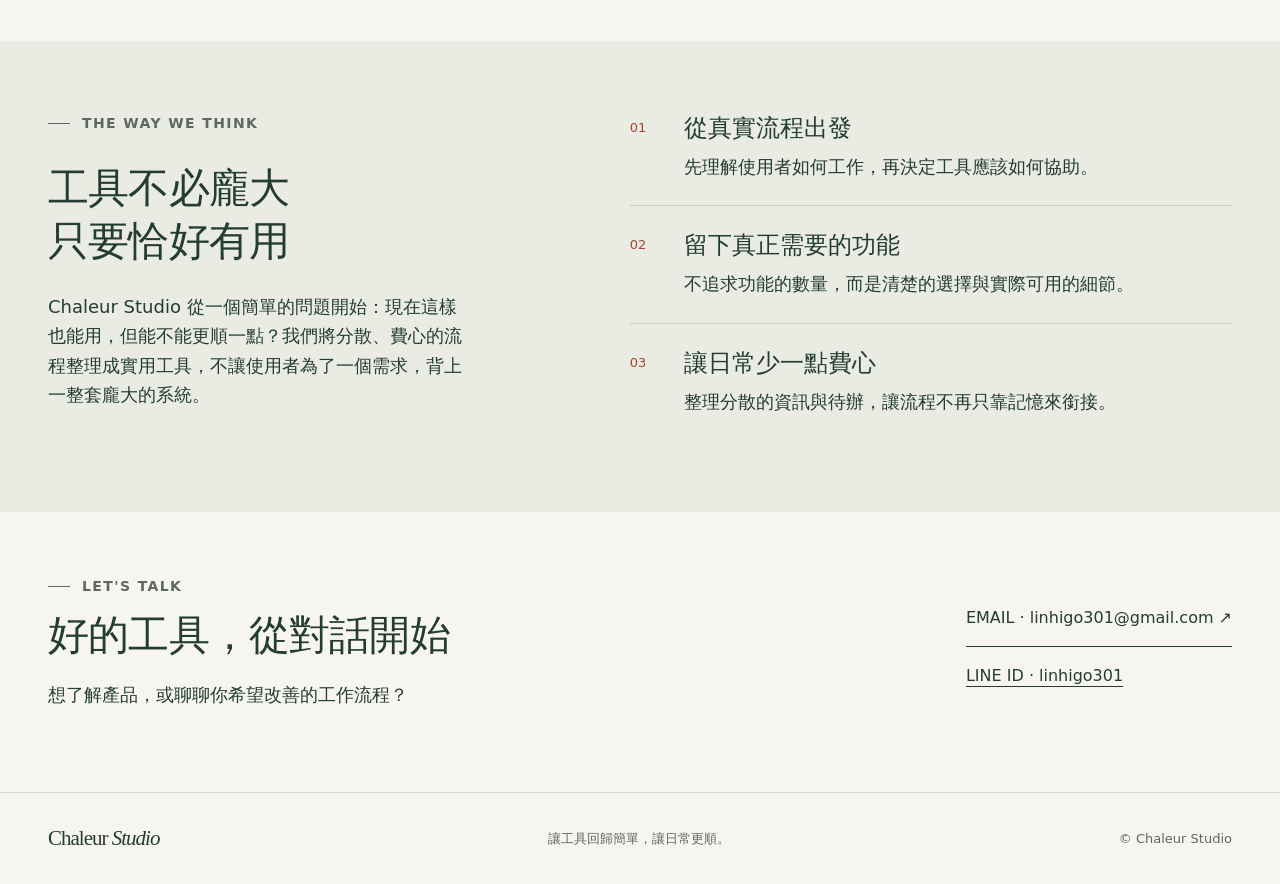
==== commit 4db74335: "Add centralized GA4 analytics with internal traffic exclusion" ====
--- a/index.html
+++ b/index.html
@@ -12,13 +12,14 @@
 <link rel="stylesheet" href="./css/style.css?v=86a09af5bf22">
 <link rel="stylesheet" href="./css/home.css?v=366c74cbaa93">
 <script src="./js/main.js" defer></script>
+<script src="./js/analytics.js?v=60735237b2be" defer></script>
 </head>
 <body class="home">
 <a class="skip" href="#main">跳至主要內容</a>
 <header class="header"><div class="container header-inner"><a class="wordmark" href="./" aria-label="Chaleur Studio 首頁">Chaleur <span>Studio</span></a><nav id="navigation" class="navigation" aria-label="主要導覽"><a href="./#products">產品</a><a href="./#approach">設計理念</a><a href="./#contact">聯絡我們</a></nav><nav class="language" aria-label="語言"><a href="./" lang="zh-TW" hreflang="zh-TW" aria-current=page>繁中</a><span class="divider" aria-hidden="true">|</span><a href="./en/" lang="en-GB" hreflang="en-GB" >EN</a></nav><button class="menu-toggle" type="button" aria-controls="navigation" aria-expanded="false">選單</button></div></header>
 <main id="main"><div class="container"><section class="hero"><div><p class="eyebrow">Independent studio · Practical tools</p><h1>把麻煩整理好<br>把<em>簡單</em>留給日常</h1><p class="intro">為工作與生活裡，那些「其實可以更順」的時刻，<br>打造簡潔、實用，剛剛好的工具。</p><div class="actions"><a class="button" href="#products">探索我們的工具<span class="arrow" aria-hidden="true">↗</span></a><a class="text-link" href="#approach">關於我們的想法 ↓</a></div></div></section><div class="hero-foot"><span><span class="dot"></span>從真實流程出發</span><span>Thoughtful by design. Simple by choice.</span></div></div>
 <section class="section products" id="products"><div class="container"><div class="section-heading"><div><div class="products-kicker"><p class="eyebrow">Our products</p><span class="section-number">Selected tools / 01—02</span></div><h2>不同日常，一樣用心</h2><p>從工作交接到暗房時光，每一款工具，都回應一個真實需求。</p></div></div><div class="product-grid"><article class="product-card"><div class="card-visual"><div class="placeholder-copy"><p class="placeholder-title">小型機構交班系統</p><p class="placeholder-caption" lang="en-GB">交班 · 事件<br>後續處理</p></div></div><div class="card-content"><div class="meta"><span>Work / Organisation</span><span>Local-first</span></div><h3>小型機構交班系統</h3><p>為小型機構整理日常交班、服務對象事件、一般事項與處理進度。在 Windows 電腦上查詢歷史、接續追蹤並匯出 Excel，讓接班人員更容易掌握待辦事項。</p><a class="card-link" href="products/handover-system/"><span>了解產品</span><span class="arrow" aria-hidden="true">↗</span></a></div></article><article class="product-card"><figure class="card-visual emberlite-card-visual"><img src="images/emberlite/emberlite-exposure-log.png" alt="EMBERLITE Web Console — 放相記錄" width="1200" height="630" loading="lazy"><figcaption>Web Console 實機畫面</figcaption></figure><div class="card-content"><div class="meta"><span>Photography / Darkroom</span><span>實體控制系統</span></div><h3>EMBERLITE</h3><p>EMBERLITE 整合放大機曝光、試條步進與四階段化學計時，搭配實體旋鈕、按鈕及放相記錄，讓暗房實際工作中的時間與參數有清楚依據。</p><a class="card-link" href="products/emberlite/"><span>了解產品</span><span class="arrow" aria-hidden="true">↗</span></a></div></article></div></div></section>
-<section class="section philosophy" id="approach"><div class="container philosophy-layout"><div><p class="eyebrow">The way we think</p><h2>工具不必龐大<br>只要恰好有用</h2><p class="lead">Chaleur Studio 從一個簡單的問題開始：現在這樣也能用，但能不能更順一點？我們將分散、費心的流程整理成實用工具，不讓使用者為了一個需求，背上一整套龐大的系統。</p></div><div><article class="principle"><span class="num">01</span><div><h3>從真實流程出發</h3><p>先理解使用者如何工作，再決定工具應該如何協助。</p></div></article><article class="principle"><span class="num">02</span><div><h3>留下真正需要的功能</h3><p>不追求功能的數量，而是清楚的選擇與實際可用的細節。</p></div></article><article class="principle"><span class="num">03</span><div><h3>讓日常少一點費心</h3><p>整理分散的資訊與待辦，讓流程不再只靠記憶來銜接。</p></div></article></div></div></section><section class="contact" id="contact"><div class="container contact-inner"><div><p class="eyebrow">Let's talk</p><h2>好的工具，從對話開始</h2><p>想了解產品，或聊聊你希望改善的工作流程？</p></div><div class="contact-details"><a class="contact-email" href="mailto:linhigo301@gmail.com">EMAIL · linhigo301@gmail.com ↗</a><p>LINE ID · linhigo301</p></div></div></section></main>
+<section class="section philosophy" id="approach"><div class="container philosophy-layout"><div><p class="eyebrow">The way we think</p><h2>工具不必龐大<br>只要恰好有用</h2><p class="lead">Chaleur Studio 從一個簡單的問題開始：現在這樣也能用，但能不能更順一點？我們將分散、費心的流程整理成實用工具，不讓使用者為了一個需求，背上一整套龐大的系統。</p></div><div><article class="principle"><span class="num">01</span><div><h3>從真實流程出發</h3><p>先理解使用者如何工作，再決定工具應該如何協助。</p></div></article><article class="principle"><span class="num">02</span><div><h3>留下真正需要的功能</h3><p>不追求功能的數量，而是清楚的選擇與實際可用的細節。</p></div></article><article class="principle"><span class="num">03</span><div><h3>讓日常少一點費心</h3><p>整理分散的資訊與待辦，讓流程不再只靠記憶來銜接。</p></div></article></div></div></section><section class="contact" id="contact"><div class="container contact-inner"><div><p class="eyebrow">Let's talk</p><h2>好的工具，從對話開始</h2><p>想了解產品，或聊聊你希望改善的工作流程？</p></div><div class="contact-details"><a class="contact-email" href="mailto:linhigo301@gmail.com">EMAIL · linhigo301@gmail.com ↗</a><p><a href="https://line.me/ti/p/~linhigo301">LINE ID · linhigo301</a></p></div></div></section></main>
 <footer class="footer"><div class="container footer-inner"><a class="wordmark" href="./">Chaleur <span>Studio</span></a><p>讓工具回歸簡單，讓日常更順。</p><p>© Chaleur Studio</p></div></footer>
 </body>
 </html>
